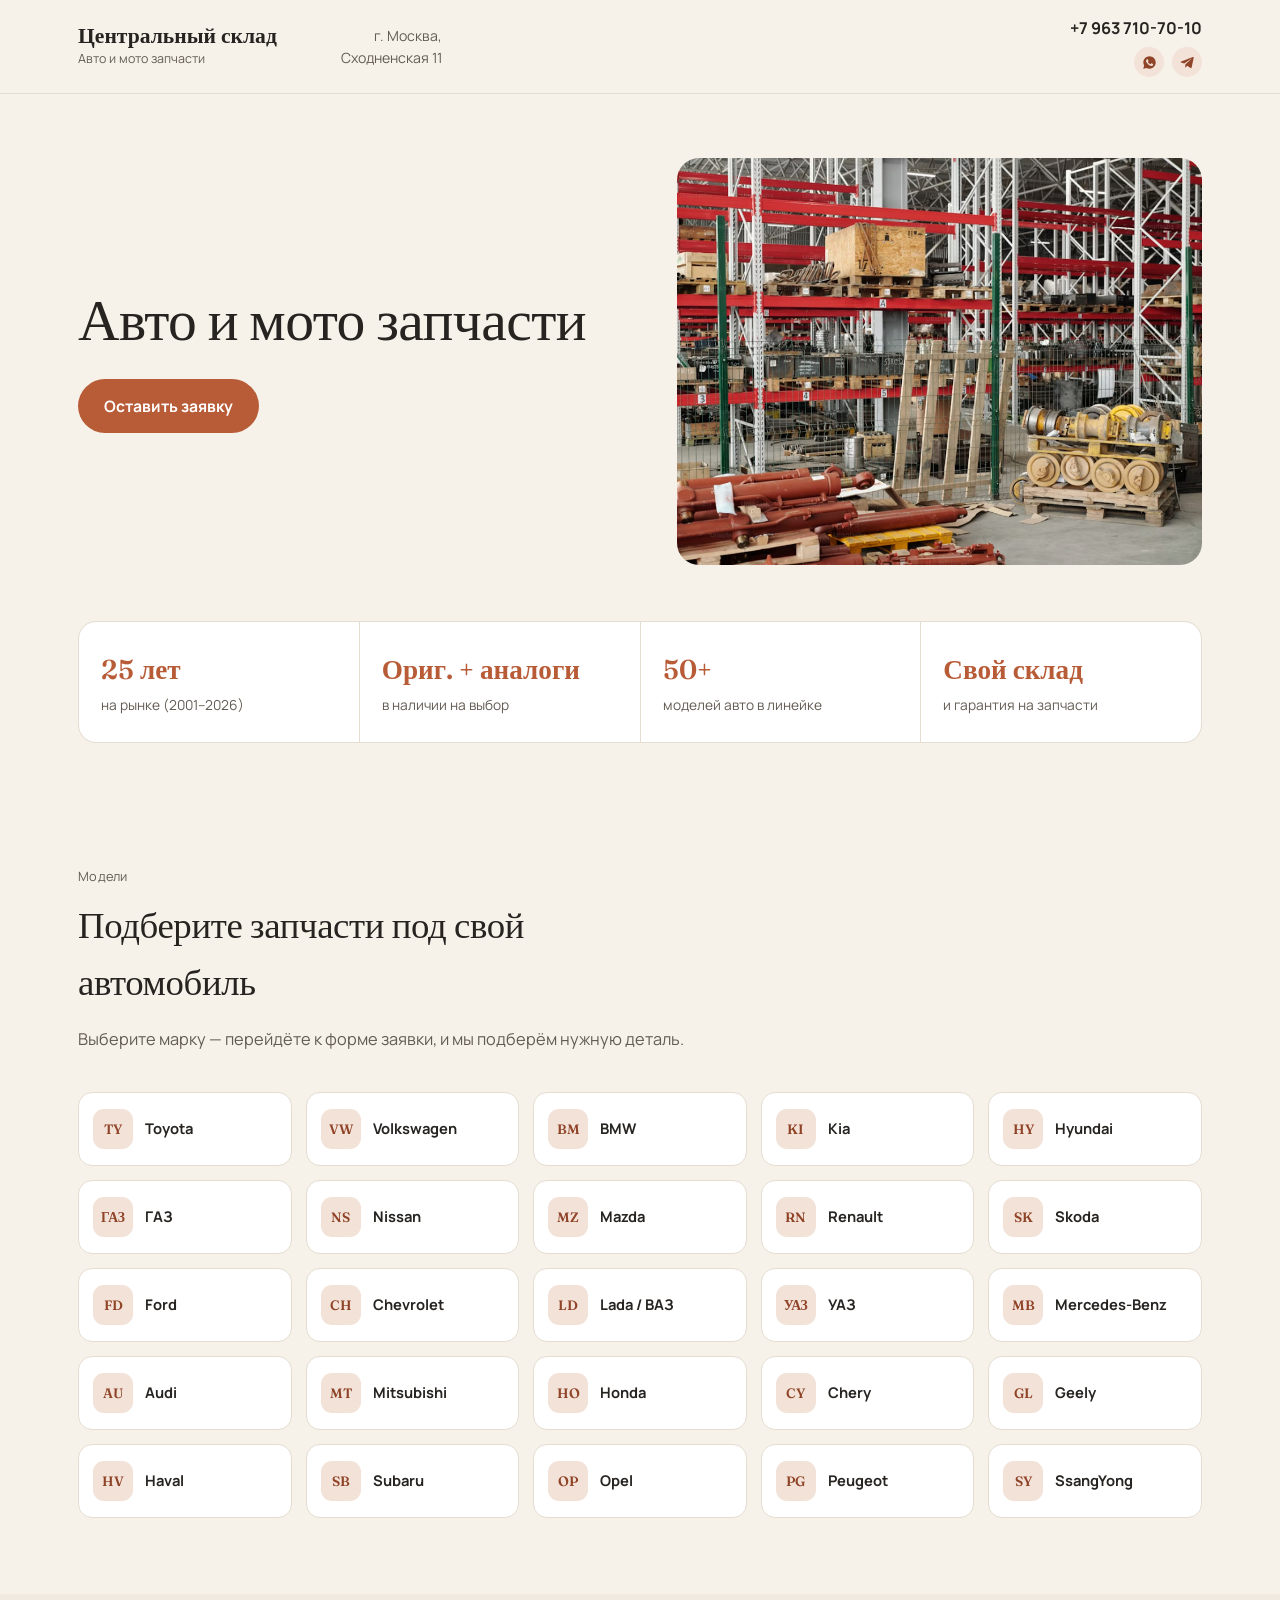
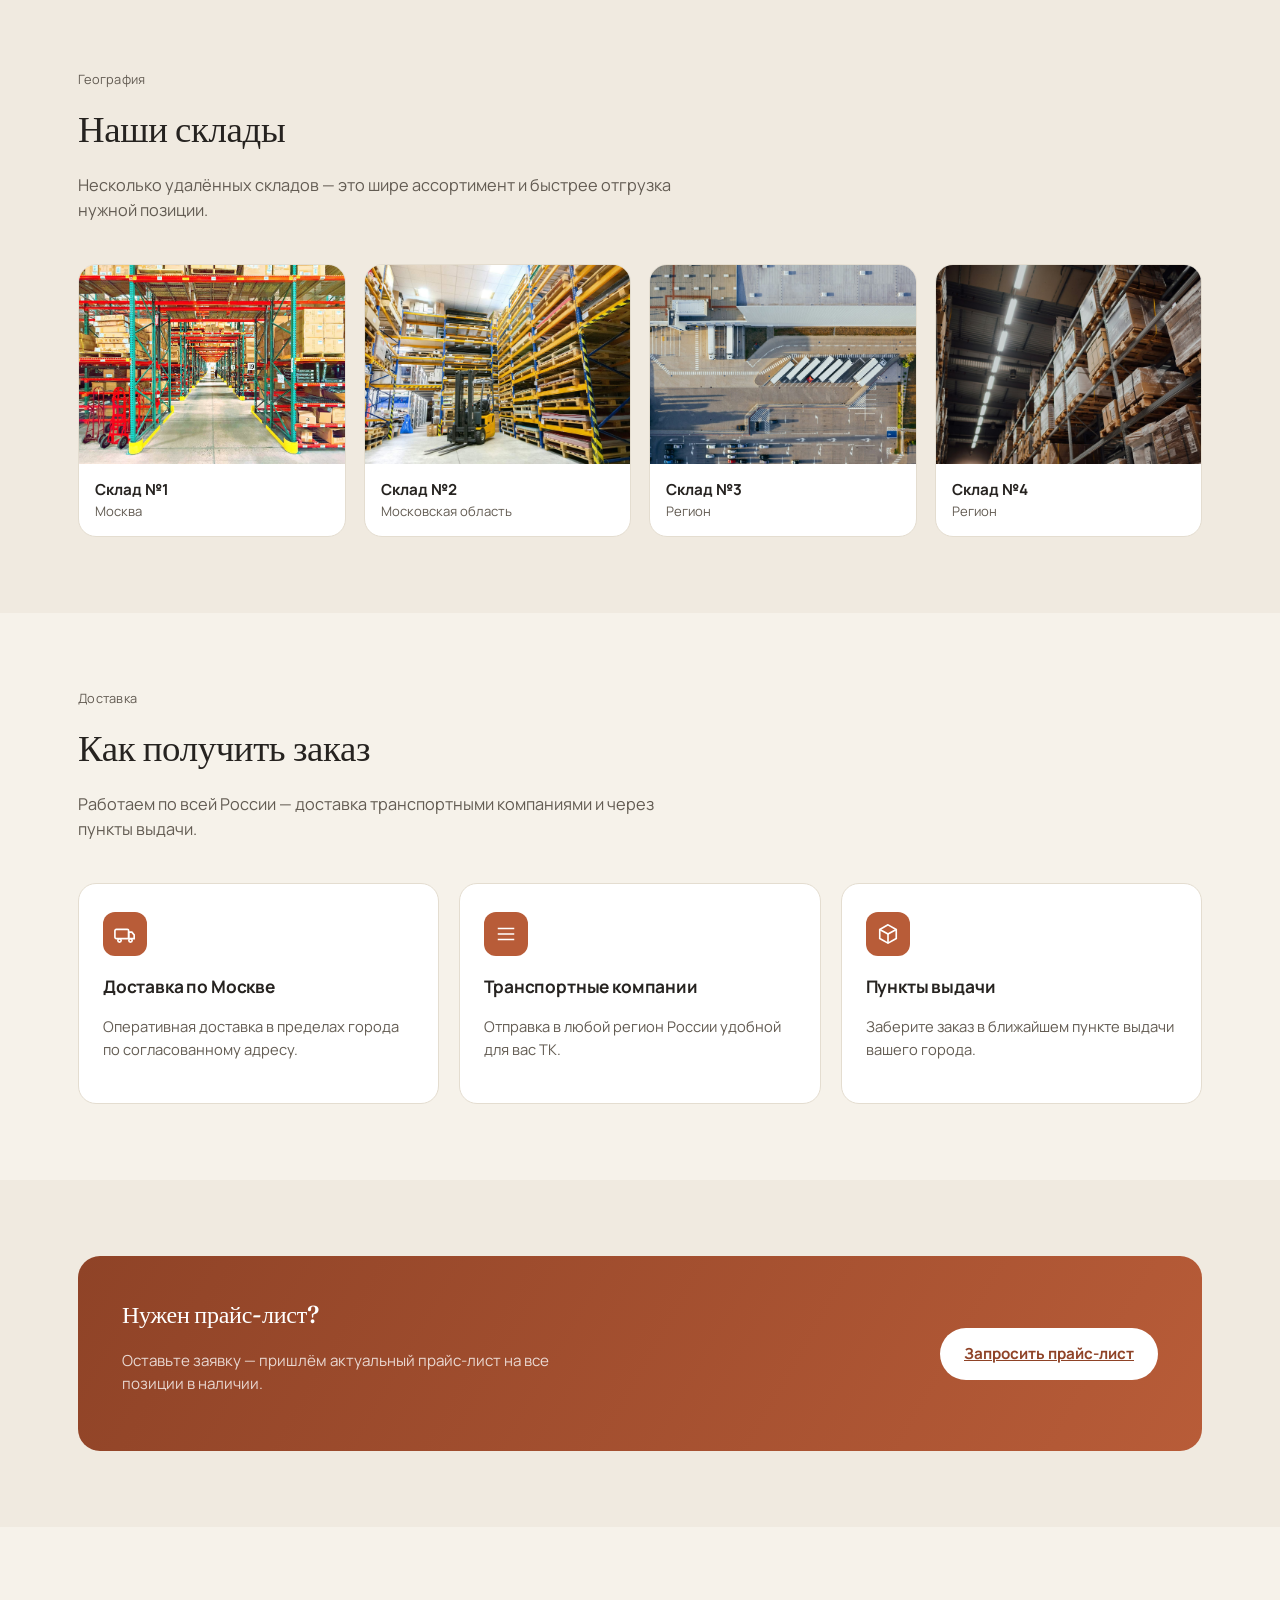
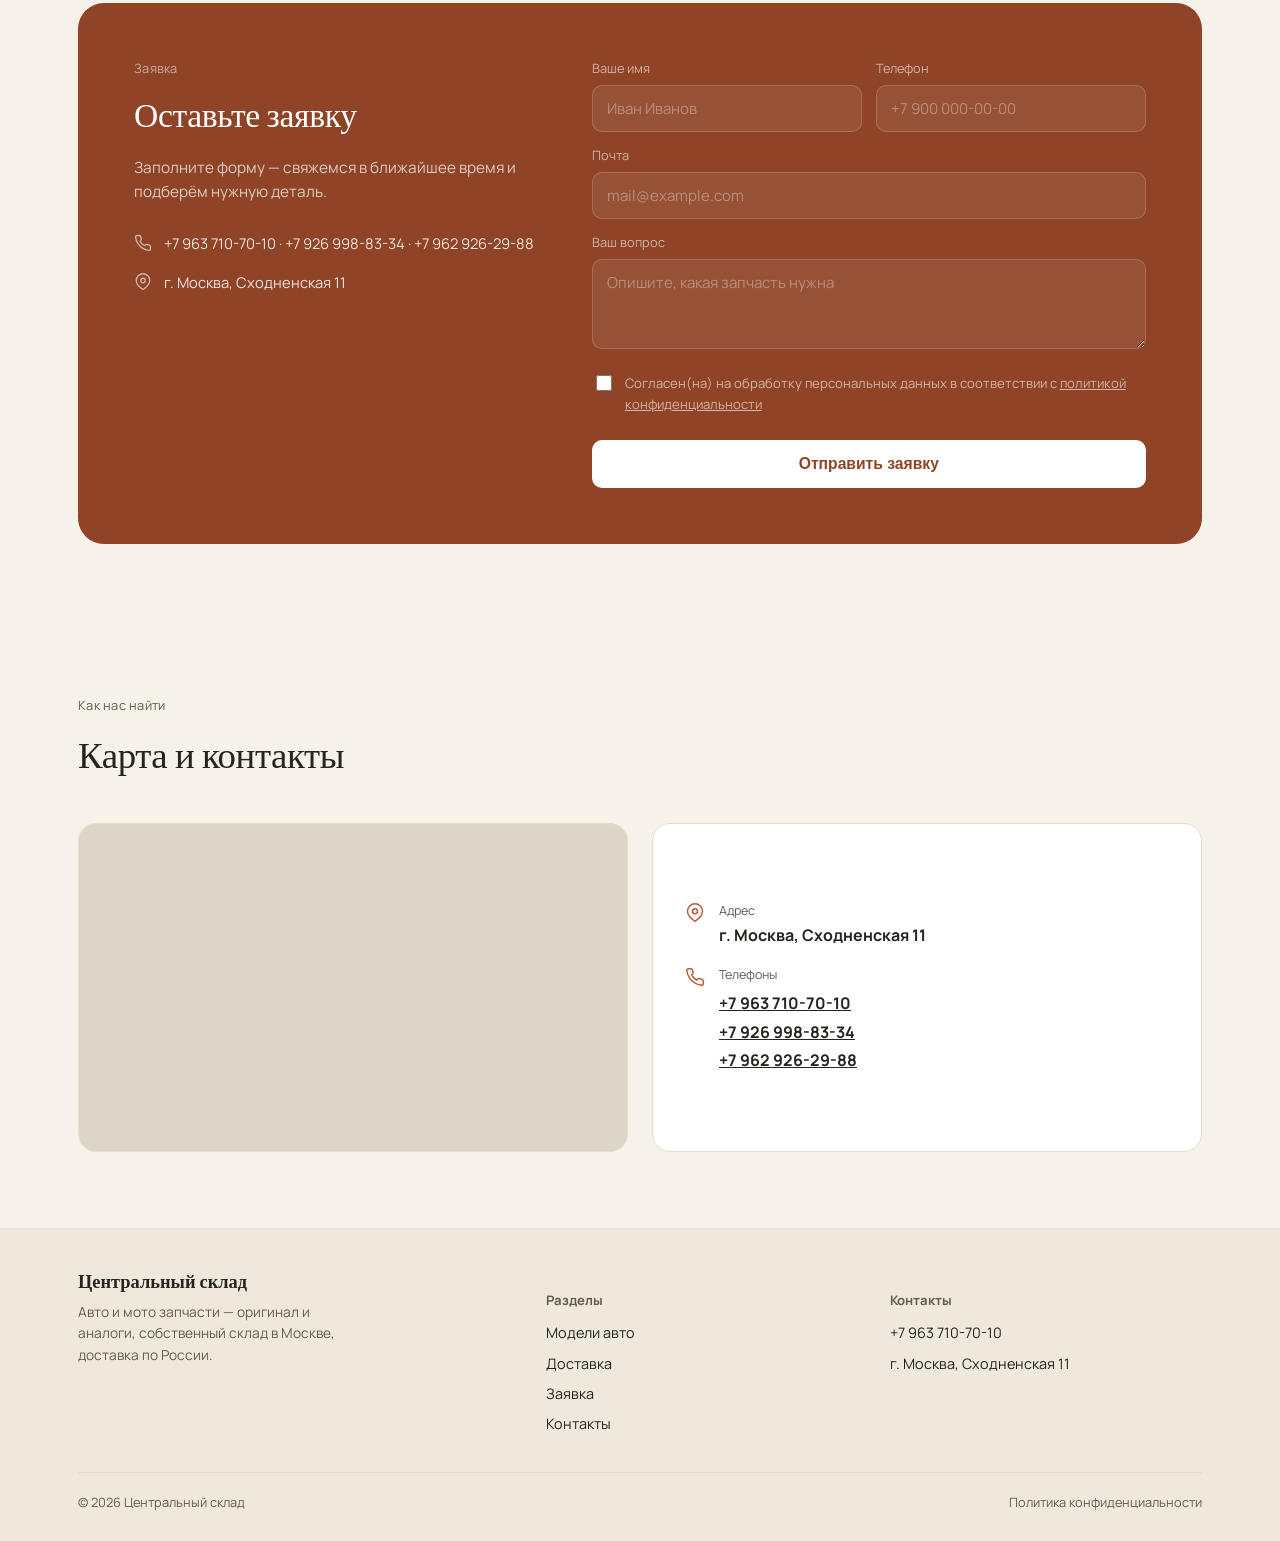
==== index.html @ 2e258cd0 "Initial commit: hqzap.ru production site Co-Authored-By: Claude Sonnet 5 <noreply@anthropic.com>" ====
<!DOCTYPE html>
<html lang="ru">
<head>
<meta charset="UTF-8">
<meta name="viewport" content="width=device-width, initial-scale=1, viewport-fit=cover">
<title>Центральный склад — Авто и мото запчасти</title>
<link rel="stylesheet" href="https://fonts.googleapis.com/css2?family=Fraunces:opsz,wght@9..144,400;9..144,500;9..144,600&family=Manrope:wght@400;500;600;700;800&display=swap">
<link rel="stylesheet" href="assets/css/styles.css">
</head>
<body>

<header>
  <div class="header-inner">
    <div class="brand">
      <div class="brand-name">Центральный склад</div>
      <div class="brand-sub">Авто и мото запчасти</div>
    </div>
    <div class="header-right">
      <div class="header-address">г. Москва,<br>Сходненская 11</div>
      <div class="header-contact">
        <a class="header-phone" href="tel:+79637107010">+7 963 710-70-10</a>
        <div class="social-icons">
          <a href="https://wa.me/79637107010" aria-label="WhatsApp" title="Написать в WhatsApp">
            <svg viewBox="0 0 24 24"><path d="M12.04 2C6.58 2 2.13 6.45 2.13 11.91c0 1.75.46 3.45 1.32 4.95L2 22l5.29-1.39c1.44.79 3.06 1.2 4.71 1.2h.01c5.46 0 9.91-4.45 9.91-9.9C21.92 6.45 17.5 2 12.04 2zm5.8 14.07c-.24.67-1.4 1.28-1.93 1.36-.49.08-1.11.11-1.79-.11-.41-.13-.94-.31-1.62-.6-2.85-1.23-4.71-4.1-4.85-4.29-.14-.19-1.16-1.54-1.16-2.94 0-1.4.73-2.08.99-2.37.26-.28.57-.35.76-.35.19 0 .38 0 .55.01.18.01.41-.07.64.49.24.57.81 1.98.88 2.12.07.14.12.31.02.5-.09.19-.14.31-.28.47-.14.16-.29.36-.42.48-.14.14-.28.29-.12.56.16.28.71 1.17 1.52 1.9 1.05.94 1.93 1.23 2.21 1.37.28.14.44.12.6-.07.17-.19.7-.82.89-1.1.19-.28.38-.23.63-.14.26.09 1.65.78 1.93.92.28.14.47.21.53.33.07.12.07.68-.17 1.35z"/></svg>
          </a>
          <a href="https://t.me/+79637107010" aria-label="Telegram" title="Написать в Telegram">
            <svg viewBox="0 0 24 24"><path d="M21.9 4.3 18.6 20c-.24 1.08-.9 1.34-1.82.83l-5.02-3.7-2.42 2.33c-.27.27-.5.5-1 .5l.36-5.1L18.2 6.5c.45-.4-.1-.62-.7-.22L6.7 13.4l-4.94-1.54c-1.07-.34-1.09-1.07.23-1.58L20.6 3.14c.9-.33 1.68.2 1.3 1.16z"/></svg>
          </a>
        </div>
      </div>
    </div>
  </div>
</header>

<main>

  <!-- HERO -->
  <section class="hero">
    <div class="wrap">
      <div class="hero-grid">
        <div>
          <h1>Авто и мото&nbsp;запчасти</h1>
          <a class="hero-cta" href="#contact">Оставить заявку</a>
        </div>
        <div class="hero-photo">
          <img src="assets/img/hero-parts.jpg" alt="Склад автозапчастей">
        </div>
      </div>

      <div class="trust">
        <div class="trust-item">
          <div class="trust-num">25 лет</div>
          <div class="trust-label">на рынке (2001–2026)</div>
        </div>
        <div class="trust-item">
          <div class="trust-num">Ориг. + аналоги</div>
          <div class="trust-label">в наличии на выбор</div>
        </div>
        <div class="trust-item">
          <div class="trust-num">50+</div>
          <div class="trust-label">моделей авто в линейке</div>
        </div>
        <div class="trust-item">
          <div class="trust-num">Свой склад</div>
          <div class="trust-label">и гарантия на запчасти</div>
        </div>
      </div>
    </div>
  </section>

  <!-- MODELS -->
  <section class="block" id="models">
    <div class="wrap">
      <div class="block-head">
        <div class="eyebrow">Модели</div>
        <h2>Подберите запчасти под свой автомобиль</h2>
        <p>Выберите марку — перейдёте к форме заявки, и мы подберём нужную деталь.</p>
      </div>
      <div class="models-grid">
        <a class="model-card" href="#contact"><div class="model-badge">TY</div><div class="model-name">Toyota</div></a>
        <a class="model-card" href="#contact"><div class="model-badge">VW</div><div class="model-name">Volkswagen</div></a>
        <a class="model-card" href="#contact"><div class="model-badge">BM</div><div class="model-name">BMW</div></a>
        <a class="model-card" href="#contact"><div class="model-badge">KI</div><div class="model-name">Kia</div></a>
        <a class="model-card" href="#contact"><div class="model-badge">HY</div><div class="model-name">Hyundai</div></a>
        <a class="model-card" href="#contact"><div class="model-badge">ГАЗ</div><div class="model-name">ГАЗ</div></a>
        <a class="model-card" href="#contact"><div class="model-badge">NS</div><div class="model-name">Nissan</div></a>
        <a class="model-card" href="#contact"><div class="model-badge">MZ</div><div class="model-name">Mazda</div></a>
        <a class="model-card" href="#contact"><div class="model-badge">RN</div><div class="model-name">Renault</div></a>
        <a class="model-card" href="#contact"><div class="model-badge">SK</div><div class="model-name">Skoda</div></a>
        <a class="model-card" href="#contact"><div class="model-badge">FD</div><div class="model-name">Ford</div></a>
        <a class="model-card" href="#contact"><div class="model-badge">CH</div><div class="model-name">Chevrolet</div></a>
        <a class="model-card" href="#contact"><div class="model-badge">LD</div><div class="model-name">Lada / ВАЗ</div></a>
        <a class="model-card" href="#contact"><div class="model-badge">УАЗ</div><div class="model-name">УАЗ</div></a>
        <a class="model-card" href="#contact"><div class="model-badge">MB</div><div class="model-name">Mercedes-Benz</div></a>
        <a class="model-card" href="#contact"><div class="model-badge">AU</div><div class="model-name">Audi</div></a>
        <a class="model-card" href="#contact"><div class="model-badge">MT</div><div class="model-name">Mitsubishi</div></a>
        <a class="model-card" href="#contact"><div class="model-badge">HO</div><div class="model-name">Honda</div></a>
        <a class="model-card" href="#contact"><div class="model-badge">CY</div><div class="model-name">Chery</div></a>
        <a class="model-card" href="#contact"><div class="model-badge">GL</div><div class="model-name">Geely</div></a>
        <a class="model-card" href="#contact"><div class="model-badge">HV</div><div class="model-name">Haval</div></a>
        <a class="model-card" href="#contact"><div class="model-badge">SB</div><div class="model-name">Subaru</div></a>
        <a class="model-card" href="#contact"><div class="model-badge">OP</div><div class="model-name">Opel</div></a>
        <a class="model-card" href="#contact"><div class="model-badge">PG</div><div class="model-name">Peugeot</div></a>
        <a class="model-card" href="#contact"><div class="model-badge">SY</div><div class="model-name">SsangYong</div></a>
      </div>
    </div>
  </section>

  <!-- WAREHOUSES -->
  <section class="block alt-bg">
    <div class="wrap">
      <div class="block-head">
        <div class="eyebrow">География</div>
        <h2>Наши склады</h2>
        <p>Несколько удалённых складов — это шире ассортимент и быстрее отгрузка нужной позиции.</p>
      </div>
      <div class="wh-grid">
        <div class="wh-card">
          <div class="wh-photo"><img src="assets/img/warehouse-1.jpg" alt="Склад 1"></div>
          <div class="wh-label"><div class="name">Склад №1</div><div class="city">Москва</div></div>
        </div>
        <div class="wh-card">
          <div class="wh-photo"><img src="assets/img/warehouse-2.jpg" alt="Склад 2"></div>
          <div class="wh-label"><div class="name">Склад №2</div><div class="city">Московская область</div></div>
        </div>
        <div class="wh-card">
          <div class="wh-photo"><img src="assets/img/warehouse-3.jpg" alt="Склад 3"></div>
          <div class="wh-label"><div class="name">Склад №3</div><div class="city">Регион</div></div>
        </div>
        <div class="wh-card">
          <div class="wh-photo"><img src="assets/img/warehouse-4.jpg" alt="Склад 4"></div>
          <div class="wh-label"><div class="name">Склад №4</div><div class="city">Регион</div></div>
        </div>
      </div>
    </div>
  </section>

  <!-- DELIVERY -->
  <section class="block" id="delivery">
    <div class="wrap">
      <div class="block-head">
        <div class="eyebrow">Доставка</div>
        <h2>Как получить заказ</h2>
        <p>Работаем по всей России — доставка транспортными компаниями и через пункты выдачи.</p>
      </div>
      <div class="delivery-grid">
        <div class="delivery-card">
          <div class="delivery-icon">
            <svg viewBox="0 0 24 24" stroke-width="1.8"><rect x="1" y="7" width="15" height="10" rx="1.5"/><path d="M16 10h3.5L22 13v4h-6z"/><circle cx="6" cy="19" r="1.8"/><circle cx="18" cy="19" r="1.8"/></svg>
          </div>
          <h3>Доставка по Москве</h3>
          <p>Оперативная доставка в пределах города по согласованному адресу.</p>
        </div>
        <div class="delivery-card">
          <div class="delivery-icon">
            <svg viewBox="0 0 24 24" stroke-width="1.8"><path d="M3 12h18M3 6h18M3 18h18"/></svg>
          </div>
          <h3>Транспортные компании</h3>
          <p>Отправка в любой регион России удобной для вас ТК.</p>
        </div>
        <div class="delivery-card">
          <div class="delivery-icon">
            <svg viewBox="0 0 24 24" stroke-width="1.8"><path d="M12 2 3 7v10l9 5 9-5V7z"/><path d="M3 7l9 5 9-5"/><path d="M12 12v10"/></svg>
          </div>
          <h3>Пункты выдачи</h3>
          <p>Заберите заказ в ближайшем пункте выдачи вашего города.</p>
        </div>
      </div>
    </div>
  </section>

  <!-- PRICE REQUEST BANNER -->
  <section class="block alt-bg">
    <div class="wrap">
      <div class="price-banner">
        <div>
          <h3>Нужен прайс-лист?</h3>
          <p>Оставьте заявку — пришлём актуальный прайс-лист на все позиции в наличии.</p>
        </div>
        <a class="price-cta" href="#contact">Запросить прайс-лист</a>
      </div>
    </div>
  </section>

  <!-- CONTACT FORM -->
  <section class="block" id="contact">
    <div class="wrap">
      <div class="contact-shell">
        <div class="contact-info">
          <div class="eyebrow">Заявка</div>
          <h2>Оставьте заявку</h2>
          <p>Заполните форму — свяжемся в ближайшее время и подберём нужную деталь.</p>
          <div class="contact-detail">
            <svg viewBox="0 0 24 24" stroke-width="1.8"><path d="M22 16.9v3a2 2 0 0 1-2.2 2 19.8 19.8 0 0 1-8.6-3.1 19.5 19.5 0 0 1-6-6 19.8 19.8 0 0 1-3.1-8.6A2 2 0 0 1 4.1 2h3a2 2 0 0 1 2 1.7c.1.9.3 1.8.6 2.7a2 2 0 0 1-.5 2.1L8 9.7a16 16 0 0 0 6 6l1.2-1.2a2 2 0 0 1 2.1-.5c.9.3 1.8.5 2.7.6a2 2 0 0 1 1.7 2z"/></svg>
            <div>+7 963 710-70-10 · +7 926 998-83-34 · +7 962 926-29-88</div>
          </div>
          <div class="contact-detail">
            <svg viewBox="0 0 24 24" stroke-width="1.8"><path d="M21 10c0 6-9 12-9 12s-9-6-9-12a9 9 0 0 1 18 0z"/><circle cx="12" cy="10" r="3"/></svg>
            <div>г. Москва, Сходненская 11</div>
          </div>
        </div>
        <form>
          <div class="form-row">
            <div>
              <label for="f-name">Ваше имя</label>
              <input id="f-name" type="text" placeholder="Иван Иванов" required>
            </div>
            <div>
              <label for="f-phone">Телефон</label>
              <input id="f-phone" type="tel" placeholder="+7 900 000-00-00" required>
            </div>
          </div>
          <div>
            <label for="f-mail">Почта</label>
            <input id="f-mail" type="email" placeholder="mail@example.com" required>
          </div>
          <div>
            <label for="f-question">Ваш вопрос</label>
            <textarea id="f-question" placeholder="Опишите, какая запчасть нужна" required></textarea>
          </div>
          <label class="checkbox-row">
            <input type="checkbox" required>
            <span>Согласен(на) на обработку персональных данных в соответствии с <a href="#" class="link-underline">политикой конфиденциальности</a></span>
          </label>
          <button class="submit-btn" type="submit">Отправить заявку</button>
        </form>
      </div>
    </div>
  </section>

  <!-- MAP -->
  <section class="block" id="map">
    <div class="wrap">
      <div class="block-head">
        <div class="eyebrow">Как нас найти</div>
        <h2>Карта и контакты</h2>
      </div>
      <div class="map-grid">
        <div class="map-frame">
          <iframe src="https://yandex.ru/map-widget/v1/?text=Москва%2C%20Сходненская%2011" allowfullscreen></iframe>
        </div>
        <div class="map-info">
          <div class="row">
            <svg viewBox="0 0 24 24" stroke-width="1.8"><path d="M21 10c0 6-9 12-9 12s-9-6-9-12a9 9 0 0 1 18 0z"/><circle cx="12" cy="10" r="3"/></svg>
            <div><div class="label">Адрес</div><div class="value">г. Москва, Сходненская 11</div></div>
          </div>
          <div class="row">
            <svg viewBox="0 0 24 24" stroke-width="1.8"><path d="M22 16.9v3a2 2 0 0 1-2.2 2 19.8 19.8 0 0 1-8.6-3.1 19.5 19.5 0 0 1-6-6 19.8 19.8 0 0 1-3.1-8.6A2 2 0 0 1 4.1 2h3a2 2 0 0 1 2 1.7c.1.9.3 1.8.6 2.7a2 2 0 0 1-.5 2.1L8 9.7a16 16 0 0 0 6 6l1.2-1.2a2 2 0 0 1 2.1-.5c.9.3 1.8.5 2.7.6a2 2 0 0 1 1.7 2z"/></svg>
            <div class="phones">
              <div class="label">Телефоны</div>
              <a class="value" href="tel:+79637107010">+7 963 710-70-10</a>
              <a class="value" href="tel:+79269988334">+7 926 998-83-34</a>
              <a class="value" href="tel:+79629262988">+7 962 926-29-88</a>
            </div>
          </div>
        </div>
      </div>
    </div>
  </section>

</main>

<footer>
  <div class="wrap">
    <div class="footer-grid">
      <div class="footer-brand">
        <div class="brand-name">Центральный склад</div>
        <p>Авто и мото запчасти — оригинал и аналоги, собственный склад в Москве, доставка по России.</p>
      </div>
      <div class="footer-col">
        <h4>Разделы</h4>
        <a href="#models">Модели авто</a>
        <a href="#delivery">Доставка</a>
        <a href="#contact">Заявка</a>
        <a href="#map">Контакты</a>
      </div>
      <div class="footer-col">
        <h4>Контакты</h4>
        <a href="tel:+79637107010">+7 963 710-70-10</a>
        <a href="#">г. Москва, Сходненская 11</a>
      </div>
    </div>
    <div class="footer-bottom">
      <div>© 2026 Центральный склад</div>
      <div>Политика конфиденциальности</div>
    </div>
  </div>
</footer>

<script src="assets/js/script.js" defer></script>
</body>
</html>
---- assets/css/styles.css ----
:root {
  --bg: #F6F2EA;
  --bg-card: #FFFFFF;
  --ink: #262320;
  --ink-soft: #635C53;
  --accent: #B85C38;       /* терракотовый */
  --accent-deep: #8F4327;
  --accent-soft: #F3E2D8;
  --terracotta: #C1663D;   /* тёплый вторичный акцент для тегов/деталей */
  --line: #E4DDD0;
  --card-radius: 18px;
  --wrap: 1180px;
  font-size: 16px;
}

* { box-sizing: border-box; }
html { scroll-behavior: smooth; scroll-padding-top: 90px; }
body {
  margin: 0;
  background: var(--bg);
  color: var(--ink);
  font-family: 'Manrope', system-ui, sans-serif;
  line-height: 1.55;
  -webkit-font-smoothing: antialiased;
}
img { max-width: 100%; display: block; }

h1, h2, h3 {
  font-family: 'Fraunces', Georgia, serif;
  font-weight: 500;
  color: var(--ink);
  margin: 0;
  letter-spacing: -0.01em;
}

.wrap {
  max-width: var(--wrap);
  margin: 0 auto;
  padding: 0 28px;
}

a { color: inherit; }

.eyebrow {
  font-size: 0.8rem;
  color: var(--ink-soft);
  letter-spacing: 0.02em;
  margin-bottom: 10px;
}

.link-underline { text-decoration: underline; }

/* ---------- HEADER ---------- */
header {
  position: sticky;
  top: 0;
  z-index: 50;
  background: rgba(246,242,234,0.92);
  backdrop-filter: blur(6px);
  border-bottom: 1px solid var(--line);
}
.header-inner {
  max-width: var(--wrap);
  margin: 0 auto;
  display: flex;
  align-items: center;
  justify-content: space-between;
  gap: 24px;
  padding: 16px 28px;
}
.brand {
  display: flex;
  flex-direction: column;
  gap: 2px;
}
.brand-name {
  font-family: 'Fraunces', serif;
  font-size: 1.35rem;
  font-weight: 600;
  color: var(--ink);
  line-height: 1;
}
.brand-sub {
  font-size: 0.78rem;
  color: var(--ink-soft);
}
.header-right {
  display: flex;
  align-items: center;
  gap: 48px;
  flex-wrap: wrap;
  flex: 1;
  justify-content: flex-end;
}
.header-address {
  font-size: 0.88rem;
  color: var(--ink-soft);
  text-align: right;
  margin-right: auto;
  padding-left: 40px;
}
.header-contact {
  display: flex;
  flex-direction: column;
  align-items: flex-end;
  gap: 6px;
}
.header-phone {
  font-weight: 700;
  font-size: 1.02rem;
  color: var(--ink);
  text-decoration: none;
  white-space: nowrap;
}
.social-icons {
  display: flex;
  gap: 8px;
}
.social-icons a {
  width: 30px; height: 30px;
  border-radius: 50%;
  background: var(--accent-soft);
  display: flex; align-items: center; justify-content: center;
  text-decoration: none;
  transition: background .15s ease;
}
.social-icons a:hover { background: var(--accent); }
.social-icons a:hover svg { fill: #fff; }
.social-icons svg { width: 15px; height: 15px; fill: var(--accent-deep); }

@media (max-width: 720px) {
  .header-inner { flex-direction: column; align-items: flex-start; gap: 10px; }
  .header-right { width: 100%; justify-content: space-between; align-items: flex-end; }
  .header-address { text-align: left; }
}

/* ---------- HERO ---------- */
.hero {
  padding: 64px 0 48px;
}
.hero-grid {
  display: grid;
  grid-template-columns: 1.05fr 1fr;
  gap: 48px;
  align-items: center;
}
.hero h1 {
  font-size: clamp(2.4rem, 4.6vw, 3.6rem);
  line-height: 1.05;
}
.hero-cta {
  margin-top: 28px;
  display: inline-flex;
  align-items: center;
  gap: 10px;
  background: var(--accent);
  color: #fff;
  border: none;
  padding: 15px 26px;
  border-radius: 999px;
  font-family: 'Manrope', sans-serif;
  font-weight: 700;
  font-size: 0.98rem;
  cursor: pointer;
  text-decoration: none;
  transition: background .15s ease, transform .15s ease;
}
.hero-cta:hover { background: var(--accent-deep); transform: translateY(-1px); }

.hero-photo {
  border-radius: 22px;
  overflow: hidden;
  aspect-ratio: 4/3.1;
  background: #ddd6c8;
}
.hero-photo img { width: 100%; height: 100%; object-fit: cover; }

@media (max-width: 860px) {
  .hero-grid { grid-template-columns: 1fr; }
  .hero-photo { order: -1; aspect-ratio: 16/10; }
}

/* ---------- TRUST STRIP ---------- */
.trust {
  margin-top: 56px;
  display: grid;
  grid-template-columns: repeat(4, 1fr);
  gap: 1px;
  background: var(--line);
  border: 1px solid var(--line);
  border-radius: var(--card-radius);
  overflow: hidden;
}
.trust-item {
  background: var(--bg-card);
  padding: 26px 22px;
}
.trust-num {
  font-family: 'Fraunces', serif;
  font-size: 1.7rem;
  font-weight: 600;
  color: var(--accent);
  margin-bottom: 4px;
}
.trust-label {
  font-size: 0.86rem;
  color: var(--ink-soft);
}
@media (max-width: 720px) {
  .trust { grid-template-columns: repeat(2, 1fr); }
}

/* ---------- SECTION shell ---------- */
section.block { padding: 76px 0; }
.block-head { max-width: 620px; margin-bottom: 40px; }
.block-head h2 { font-size: clamp(1.7rem, 3vw, 2.3rem); margin-bottom: 12px; }
.block-head p { color: var(--ink-soft); font-size: 1.02rem; }

.alt-bg { background: #F0EAE0; }

/* ---------- MODELS ---------- */
.models-grid {
  display: grid;
  grid-template-columns: repeat(5, 1fr);
  gap: 14px;
}
.model-card {
  background: var(--bg-card);
  border-radius: 14px;
  border: 1px solid var(--line);
  padding: 16px 14px;
  text-decoration: none;
  display: flex;
  align-items: center;
  gap: 12px;
  transition: border-color .15s ease, transform .15s ease, box-shadow .15s ease;
}
.model-card:hover { border-color: var(--accent); transform: translateY(-2px); box-shadow: 0 6px 16px rgba(0,0,0,0.06); }
.model-badge {
  width: 40px; height: 40px;
  border-radius: 11px;
  background: var(--accent-soft);
  display: flex; align-items: center; justify-content: center;
  font-family: 'Fraunces', serif;
  font-weight: 600;
  font-size: 0.85rem;
  color: var(--accent-deep);
  flex-shrink: 0;
}
.model-name { font-weight: 700; font-size: 0.92rem; line-height: 1.2; }

@media (max-width: 1000px) {
  .models-grid { grid-template-columns: repeat(4, 1fr); }
}
@media (max-width: 780px) {
  .models-grid { grid-template-columns: repeat(3, 1fr); }
}
@media (max-width: 560px) {
  .models-grid { grid-template-columns: repeat(2, 1fr); }
}

/* ---------- WAREHOUSES ---------- */
.wh-grid {
  display: grid;
  grid-template-columns: repeat(4, 1fr);
  gap: 18px;
}
.wh-card {
  border-radius: var(--card-radius);
  overflow: hidden;
  background: var(--bg-card);
  border: 1px solid var(--line);
}
.wh-photo { aspect-ratio: 4/3; overflow: hidden; background: #ddd6c8; }
.wh-photo img { width: 100%; height: 100%; object-fit: cover; }
.wh-label { padding: 14px 16px; }
.wh-label .name { font-weight: 700; font-size: 0.95rem; }
.wh-label .city { font-size: 0.82rem; color: var(--ink-soft); }

@media (max-width: 860px) { .wh-grid { grid-template-columns: repeat(2, 1fr); } }

/* ---------- DELIVERY ---------- */
.delivery-grid {
  display: grid;
  grid-template-columns: repeat(3, 1fr);
  gap: 20px;
}
.delivery-card {
  background: var(--bg-card);
  border-radius: var(--card-radius);
  border: 1px solid var(--line);
  padding: 28px 24px;
}
.delivery-icon {
  width: 44px; height: 44px;
  border-radius: 12px;
  background: var(--accent);
  display: flex; align-items: center; justify-content: center;
  margin-bottom: 18px;
}
.delivery-icon svg { width: 22px; height: 22px; stroke: #fff; fill: none; }
.delivery-card h3 { font-size: 1.08rem; margin-bottom: 8px; font-weight: 700; font-family: 'Manrope', sans-serif; }
.delivery-card p { font-size: 0.92rem; color: var(--ink-soft); }

@media (max-width: 860px) { .delivery-grid { grid-template-columns: 1fr; } }

/* ---------- PRICE BANNER ---------- */
.price-banner {
  background: linear-gradient(120deg, var(--accent-deep), var(--accent));
  border-radius: 22px;
  padding: 40px 44px;
  display: flex;
  align-items: center;
  justify-content: space-between;
  gap: 24px;
  color: #fff;
  flex-wrap: wrap;
}
.price-banner h3 {
  font-size: 1.5rem;
  color: #fff;
  margin-bottom: 6px;
}
.price-banner p { color: rgba(255,255,255,0.78); max-width: 440px; font-size: 0.95rem; }
.price-cta {
  background: #fff;
  color: var(--accent-deep);
  border: none;
  padding: 14px 24px;
  border-radius: 999px;
  font-weight: 700;
  font-size: 0.95rem;
  cursor: pointer;
  white-space: nowrap;
}

/* ---------- CONTACT FORM ---------- */
.contact-shell {
  background: var(--accent-deep);
  border-radius: 26px;
  padding: 56px;
  display: grid;
  grid-template-columns: 0.85fr 1.15fr;
  gap: 48px;
  color: #fff;
}
.contact-info .eyebrow { color: rgba(255,255,255,0.55); }
.contact-info h2 { color: #fff; font-size: clamp(1.6rem, 2.8vw, 2.1rem); margin-bottom: 14px; }
.contact-info p { color: rgba(255,255,255,0.72); margin-bottom: 28px; font-size: 0.96rem; }
.contact-detail {
  display: flex;
  gap: 12px;
  align-items: flex-start;
  margin-bottom: 16px;
  font-size: 0.92rem;
  color: rgba(255,255,255,0.85);
}
.contact-detail svg { width: 18px; height: 18px; flex-shrink: 0; margin-top: 2px; stroke: rgba(255,255,255,0.6); fill: none; }

form { display: grid; gap: 14px; }
.form-row { display: grid; grid-template-columns: 1fr 1fr; gap: 14px; }
label { font-size: 0.8rem; color: rgba(255,255,255,0.6); display: block; margin-bottom: 6px; }
input, textarea {
  width: 100%;
  background: rgba(255,255,255,0.08);
  border: 1px solid rgba(255,255,255,0.18);
  border-radius: 10px;
  padding: 12px 14px;
  color: #fff;
  font-family: 'Manrope', sans-serif;
  font-size: 0.94rem;
}
input::placeholder, textarea::placeholder { color: rgba(255,255,255,0.35); }
input:focus, textarea:focus { outline: 2px solid rgba(255,255,255,0.5); outline-offset: 1px; }
textarea { min-height: 90px; resize: vertical; }

.checkbox-row {
  display: flex;
  align-items: flex-start;
  gap: 10px;
  font-size: 0.82rem;
  color: rgba(255,255,255,0.6);
  margin-top: 4px;
}
.checkbox-row input { width: 16px; height: 16px; margin-top: 2px; flex-shrink: 0; }

.submit-btn {
  margin-top: 6px;
  background: #fff;
  color: var(--accent-deep);
  border: none;
  padding: 15px;
  border-radius: 10px;
  font-weight: 700;
  font-size: 0.98rem;
  cursor: pointer;
}

@media (max-width: 860px) {
  .contact-shell { grid-template-columns: 1fr; padding: 32px 24px; }
  .form-row { grid-template-columns: 1fr; }
}

/* ---------- MAP ---------- */
.map-grid {
  display: grid;
  grid-template-columns: 1fr 1fr;
  gap: 24px;
  align-items: stretch;
}
.map-frame {
  border-radius: var(--card-radius);
  overflow: hidden;
  border: 1px solid var(--line);
  min-height: 320px;
  background: #ddd6c8;
  position: relative;
}
.map-frame iframe { width: 100%; height: 100%; min-height: 320px; border: 0; }
.map-info {
  background: var(--bg-card);
  border-radius: var(--card-radius);
  border: 1px solid var(--line);
  padding: 32px;
  display: flex;
  flex-direction: column;
  justify-content: center;
  gap: 18px;
}
.map-info .row { display: flex; gap: 14px; align-items: flex-start; }
.map-info .row svg { width: 20px; height: 20px; stroke: var(--accent); fill: none; flex-shrink: 0; margin-top: 2px; }
.map-info .row .label { font-size: 0.78rem; color: var(--ink-soft); margin-bottom: 2px; }
.map-info .row .value { font-weight: 700; }
.map-info .phones { display: flex; flex-direction: column; gap: 4px; }

@media (max-width: 860px) { .map-grid { grid-template-columns: 1fr; } }

/* ---------- FOOTER ---------- */
footer {
  background: #EFE9DD;
  border-top: 1px solid var(--line);
  padding: 44px 0 28px;
}
.footer-grid {
  display: grid;
  grid-template-columns: 1.4fr 1fr 1fr;
  gap: 32px;
  padding-bottom: 28px;
}
.footer-brand .brand-name { font-size: 1.15rem; }
.footer-brand p { color: var(--ink-soft); font-size: 0.86rem; margin-top: 10px; max-width: 280px; }
.footer-col h4 { font-size: 0.82rem; color: var(--ink-soft); margin-bottom: 12px; font-weight: 700; }
.footer-col a { display: block; font-size: 0.9rem; color: var(--ink); text-decoration: none; margin-bottom: 8px; }
.footer-bottom {
  border-top: 1px solid var(--line);
  padding-top: 20px;
  font-size: 0.8rem;
  color: var(--ink-soft);
  display: flex;
  justify-content: space-between;
  flex-wrap: wrap;
  gap: 10px;
}
@media (max-width: 720px) { .footer-grid { grid-template-columns: 1fr; } }
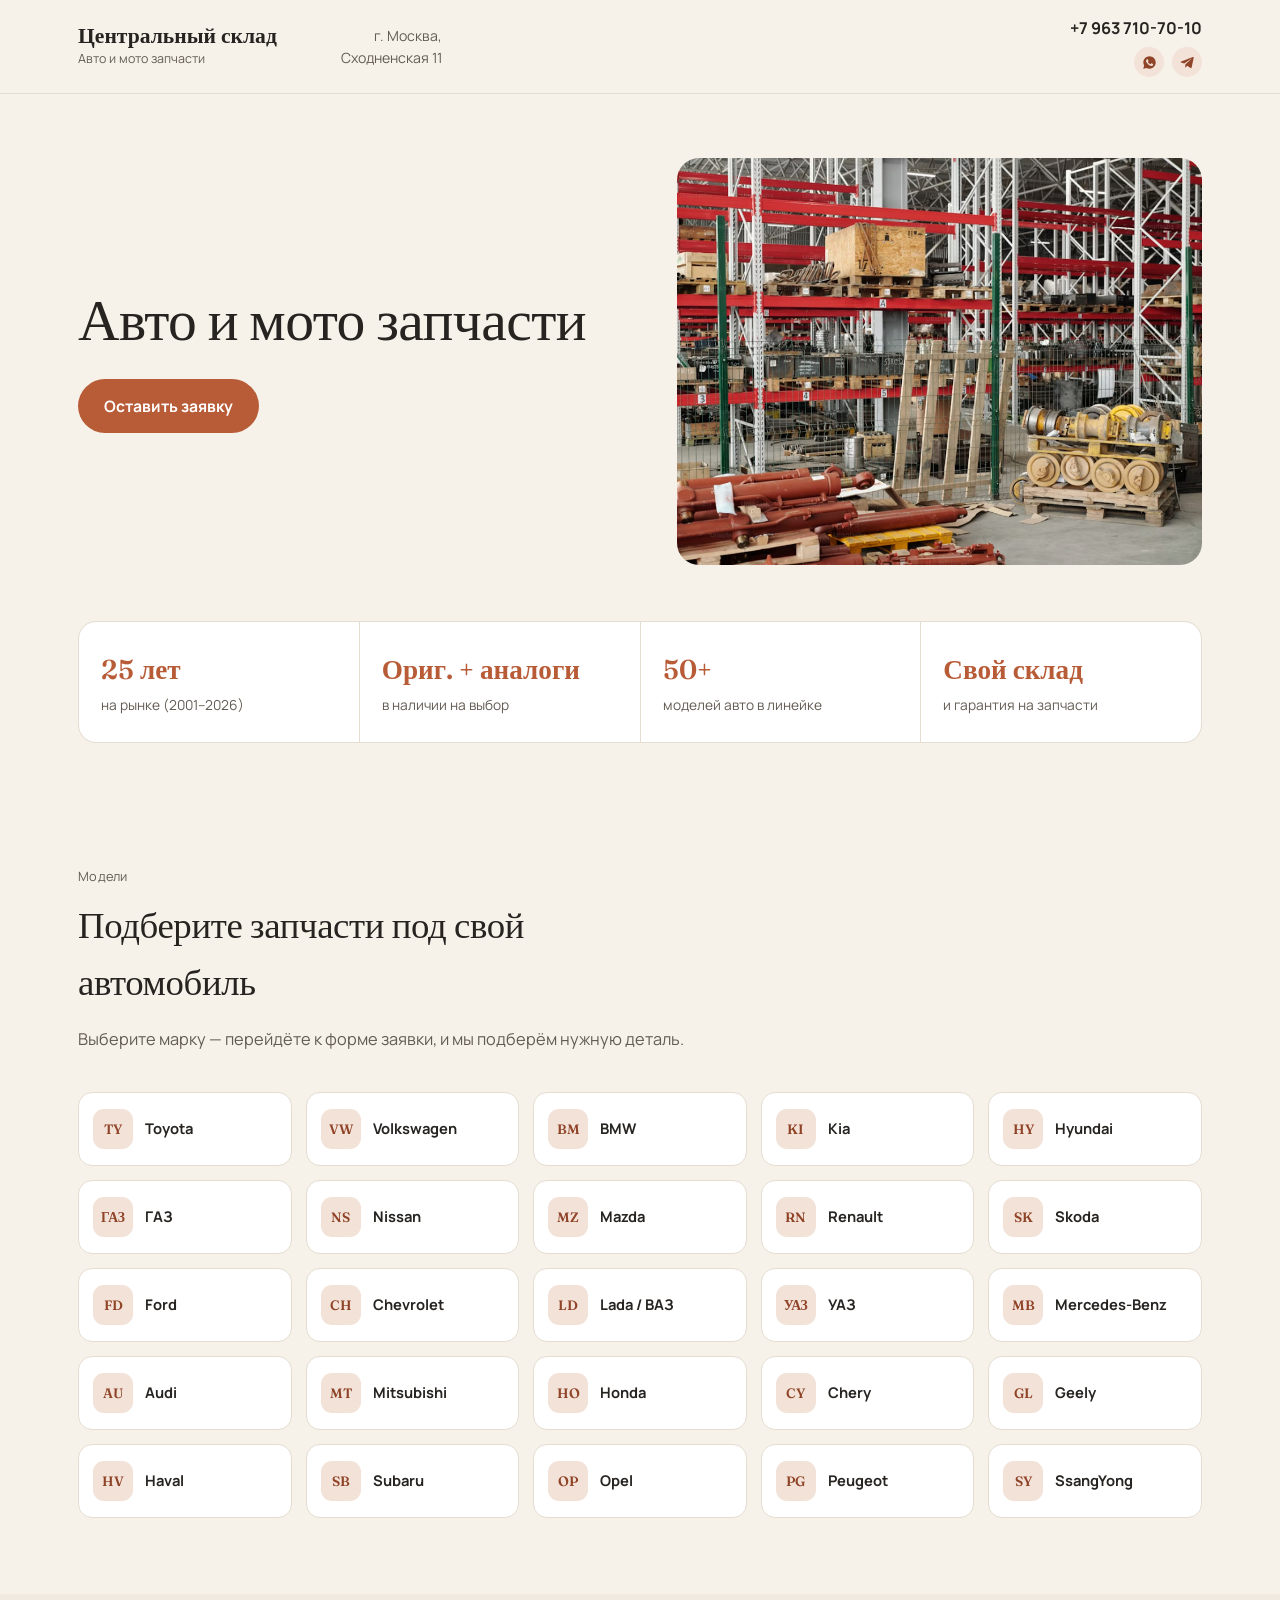
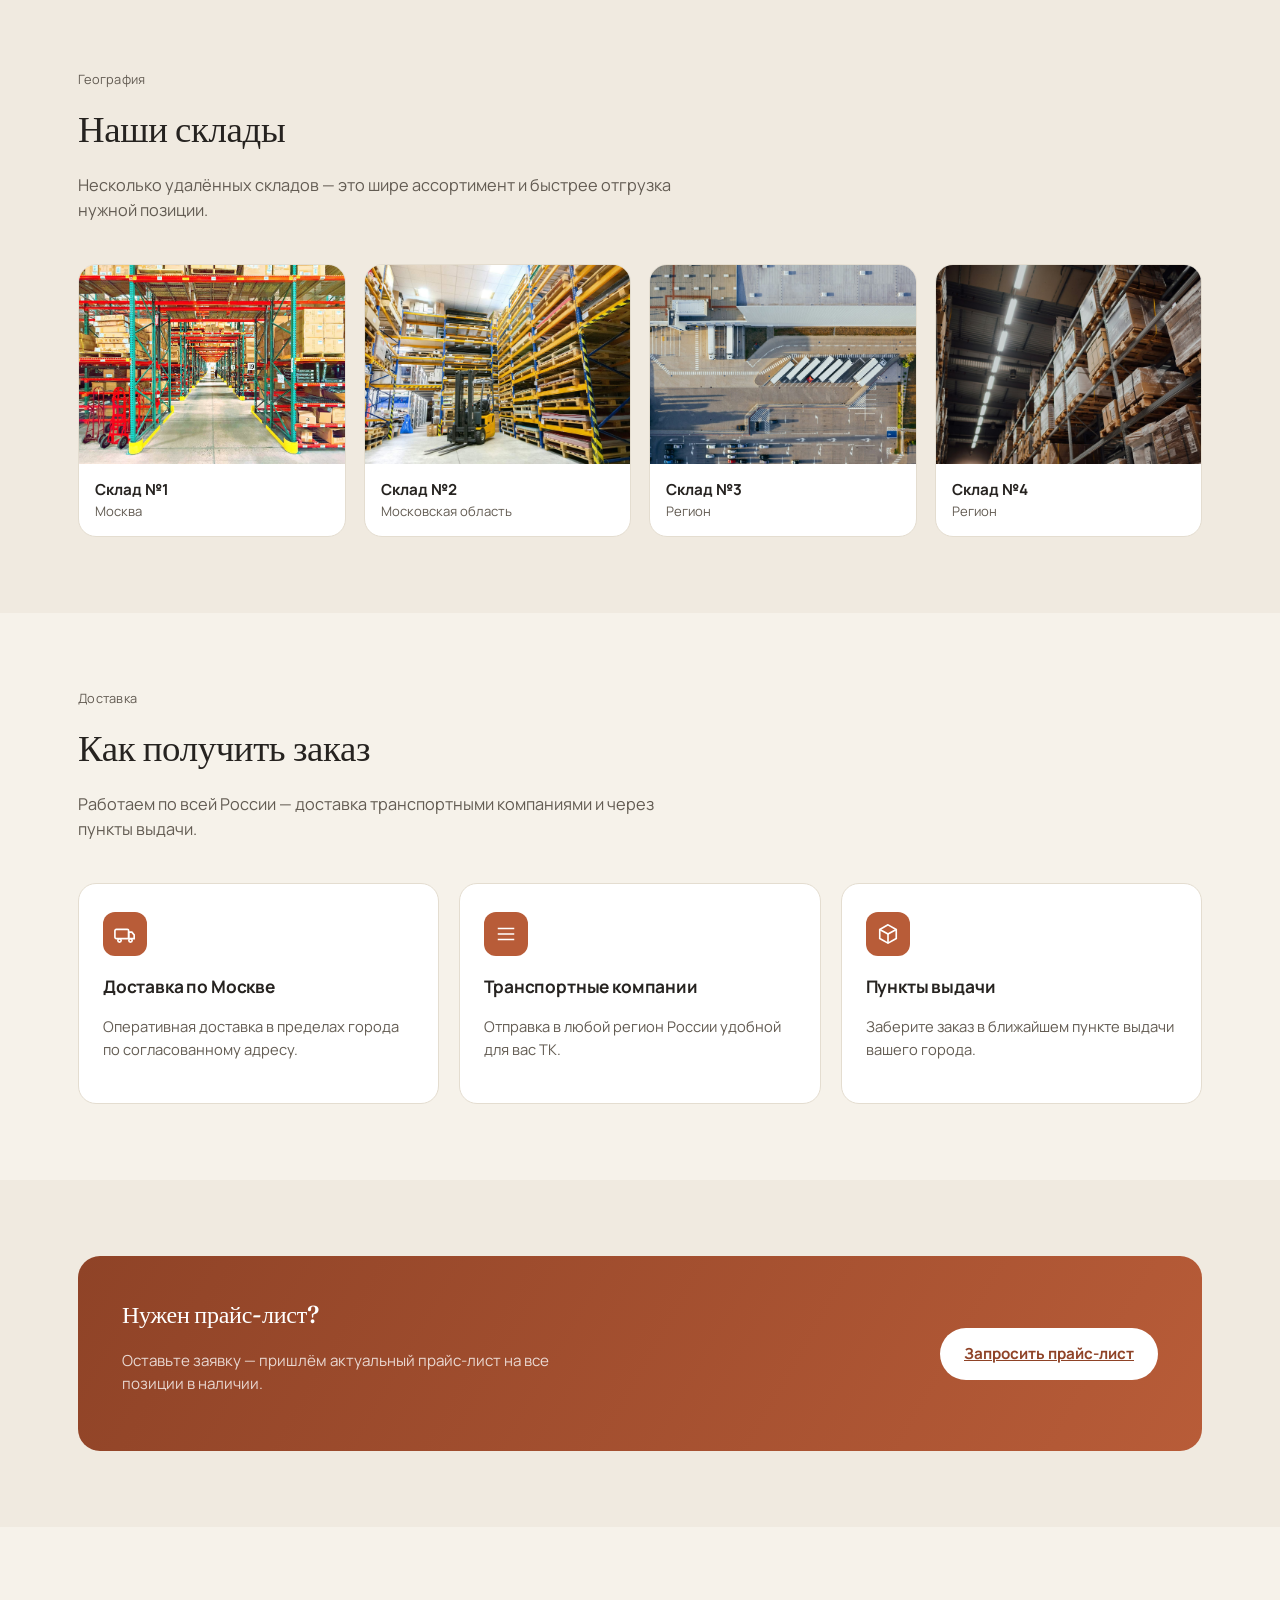
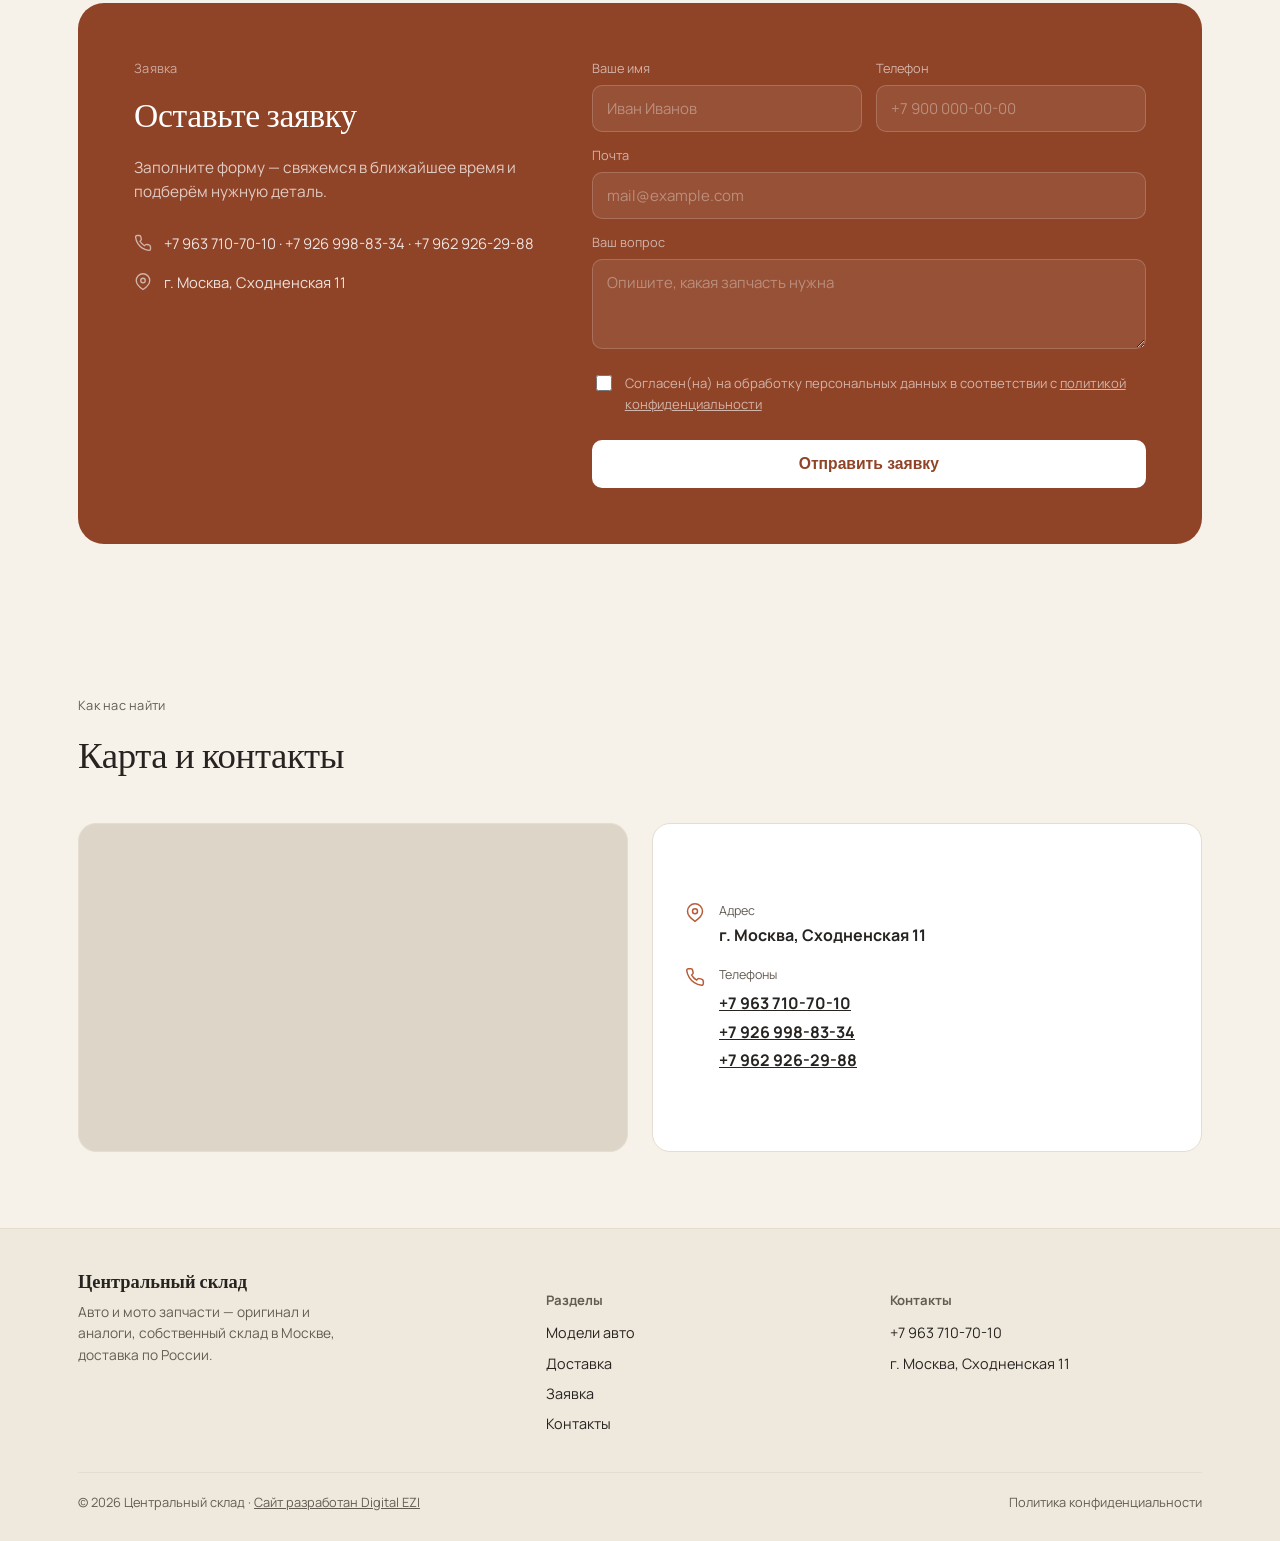
==== commit 4bdb9fc5: "Добавить ссылку на разработчика в футер Co-Authored-By: Claude Sonnet 5 <noreply@anthropic.com>" ====
--- a/index.html
+++ b/index.html
@@ -281,7 +281,7 @@
       </div>
     </div>
     <div class="footer-bottom">
-      <div>© 2026 Центральный склад</div>
+      <div>© 2026 Центральный склад · <a href="https://digital.ezi.ru/" target="_blank" rel="noopener" style="color:inherit; text-decoration:underline;">Сайт разработан Digital EZI</a></div>
       <div>Политика конфиденциальности</div>
     </div>
   </div>
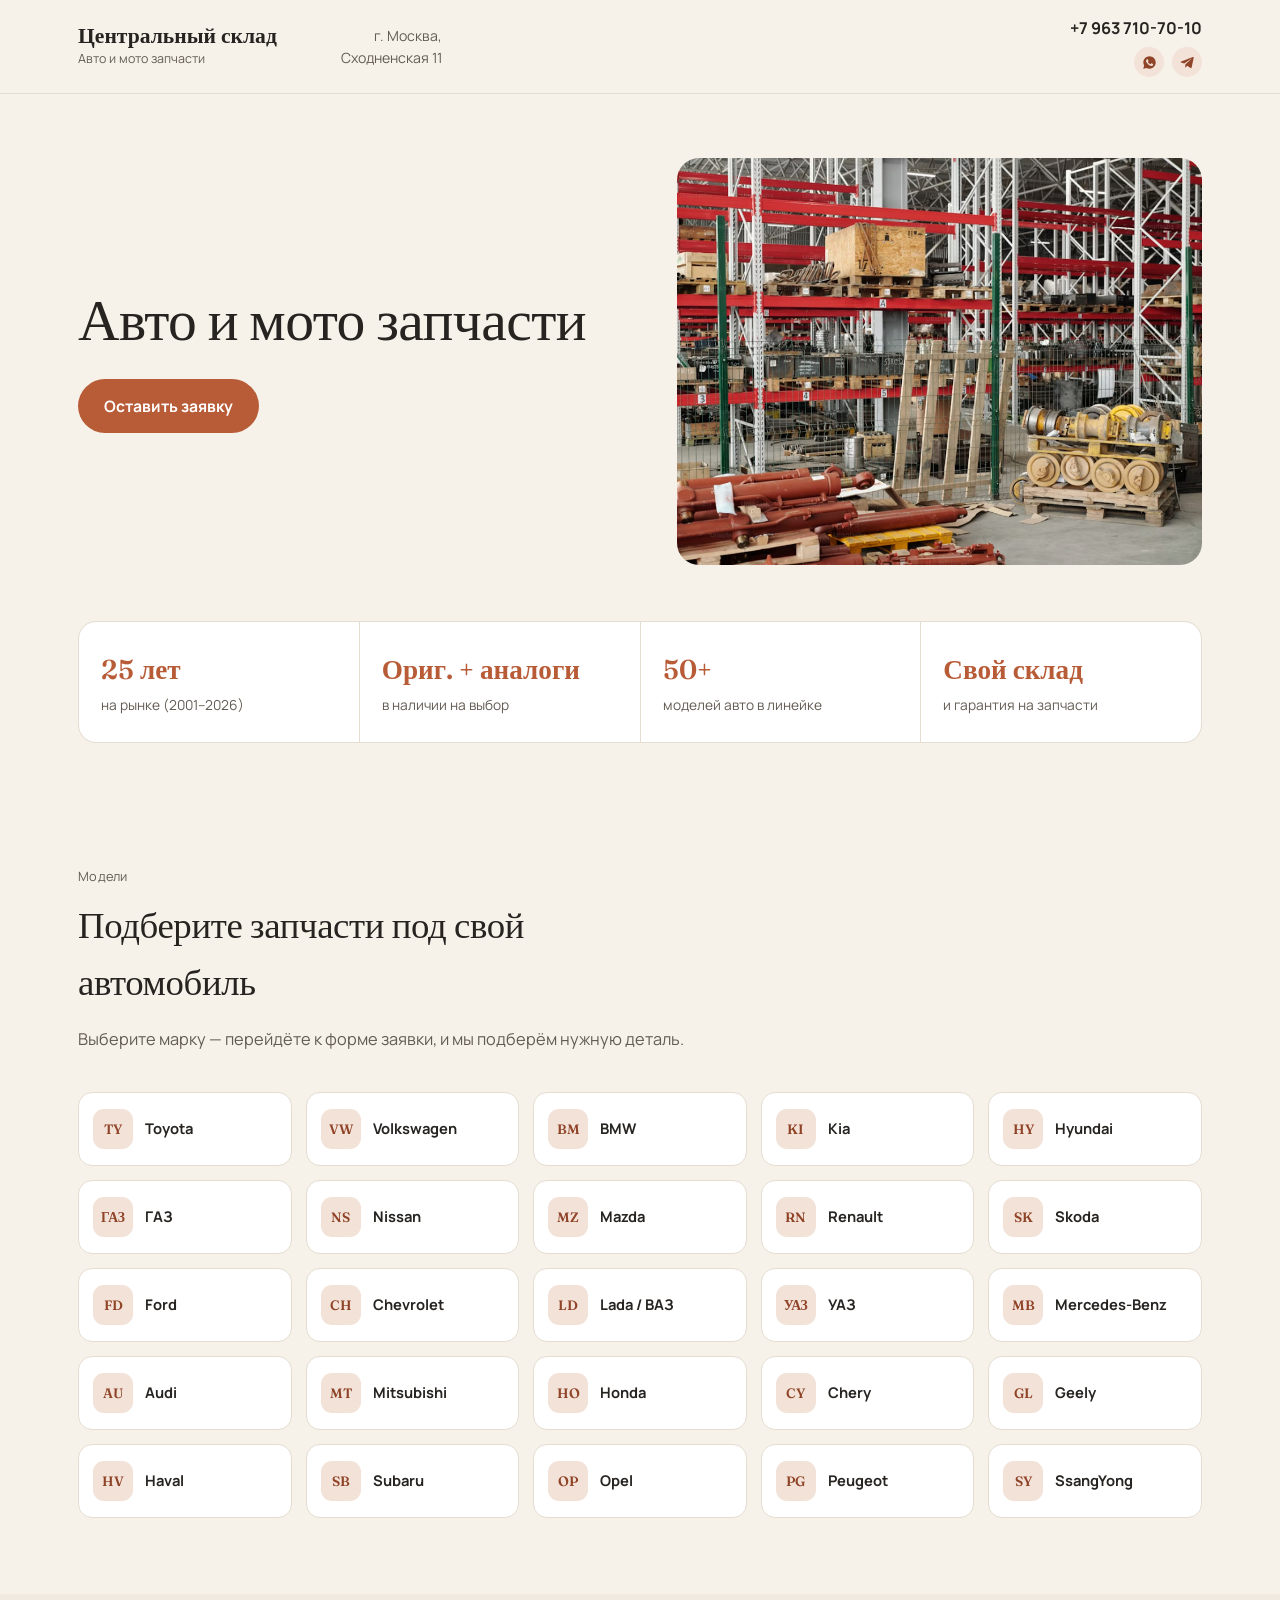
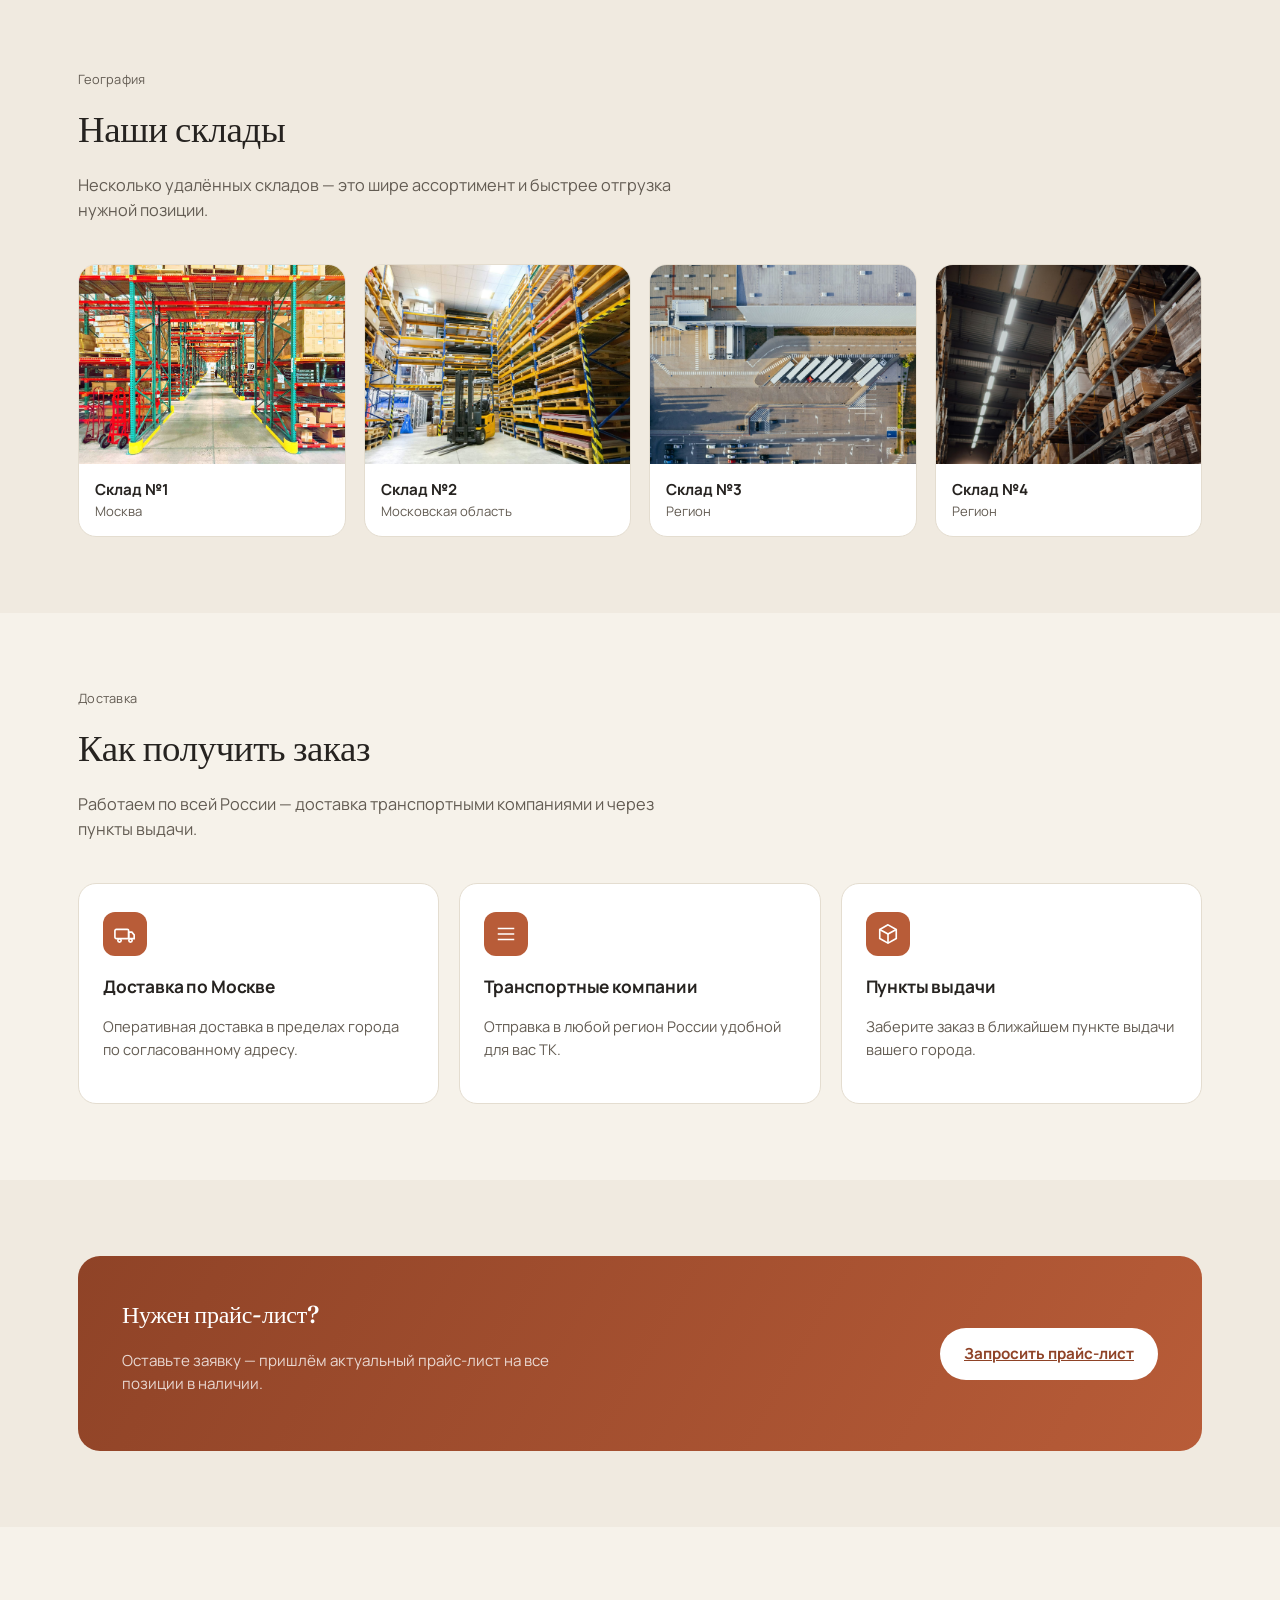
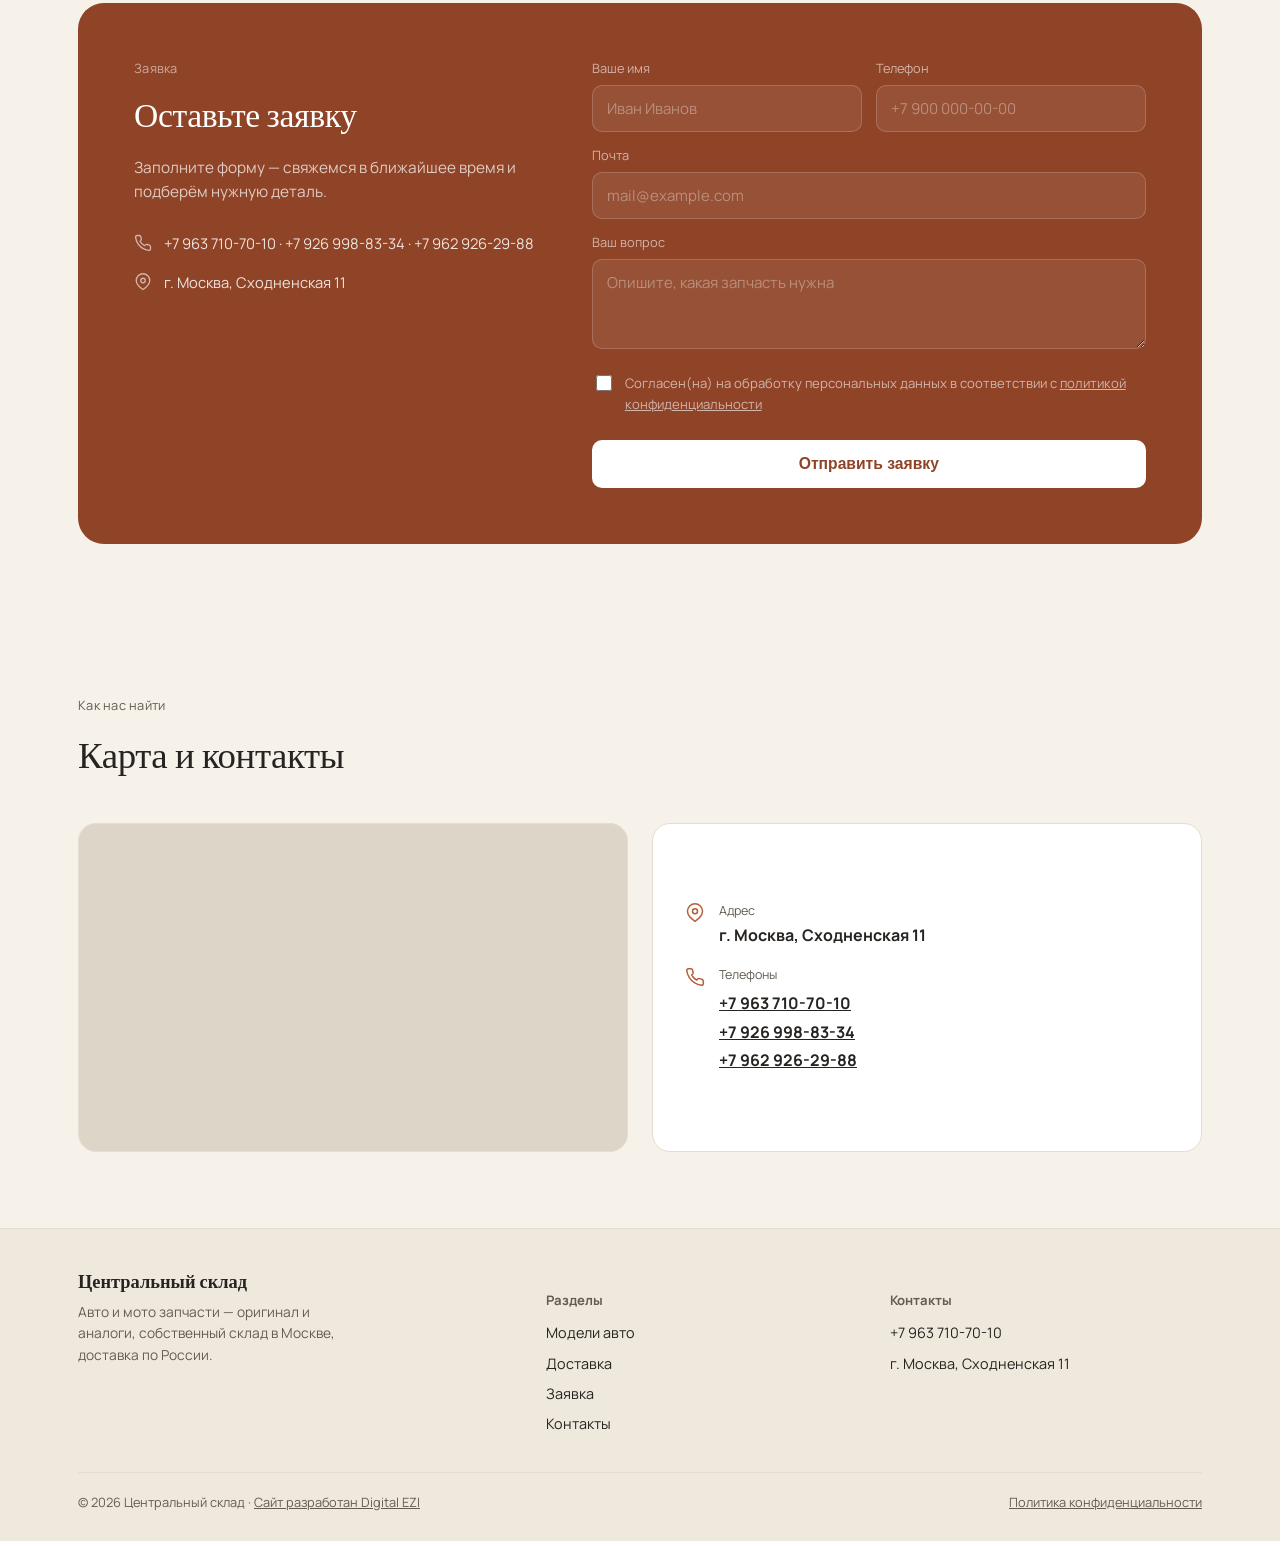
==== commit 946fdddd: "Добавить страницу политики конфиденциальности Co-Authored-By: Claude Sonnet 5 <noreply@anthropic.com" ====
--- a/index.html
+++ b/index.html
@@ -220,7 +220,7 @@
           </div>
           <label class="checkbox-row">
             <input type="checkbox" required>
-            <span>Согласен(на) на обработку персональных данных в соответствии с <a href="#" class="link-underline">политикой конфиденциальности</a></span>
+            <span>Согласен(на) на обработку персональных данных в соответствии с <a href="privacy.html" class="link-underline">политикой конфиденциальности</a></span>
           </label>
           <button class="submit-btn" type="submit">Отправить заявку</button>
         </form>
@@ -282,7 +282,7 @@
     </div>
     <div class="footer-bottom">
       <div>© 2026 Центральный склад · <a href="https://digital.ezi.ru/" target="_blank" rel="noopener" style="color:inherit; text-decoration:underline;">Сайт разработан Digital EZI</a></div>
-      <div>Политика конфиденциальности</div>
+      <div><a href="privacy.html" style="color:inherit;">Политика конфиденциальности</a></div>
     </div>
   </div>
 </footer>
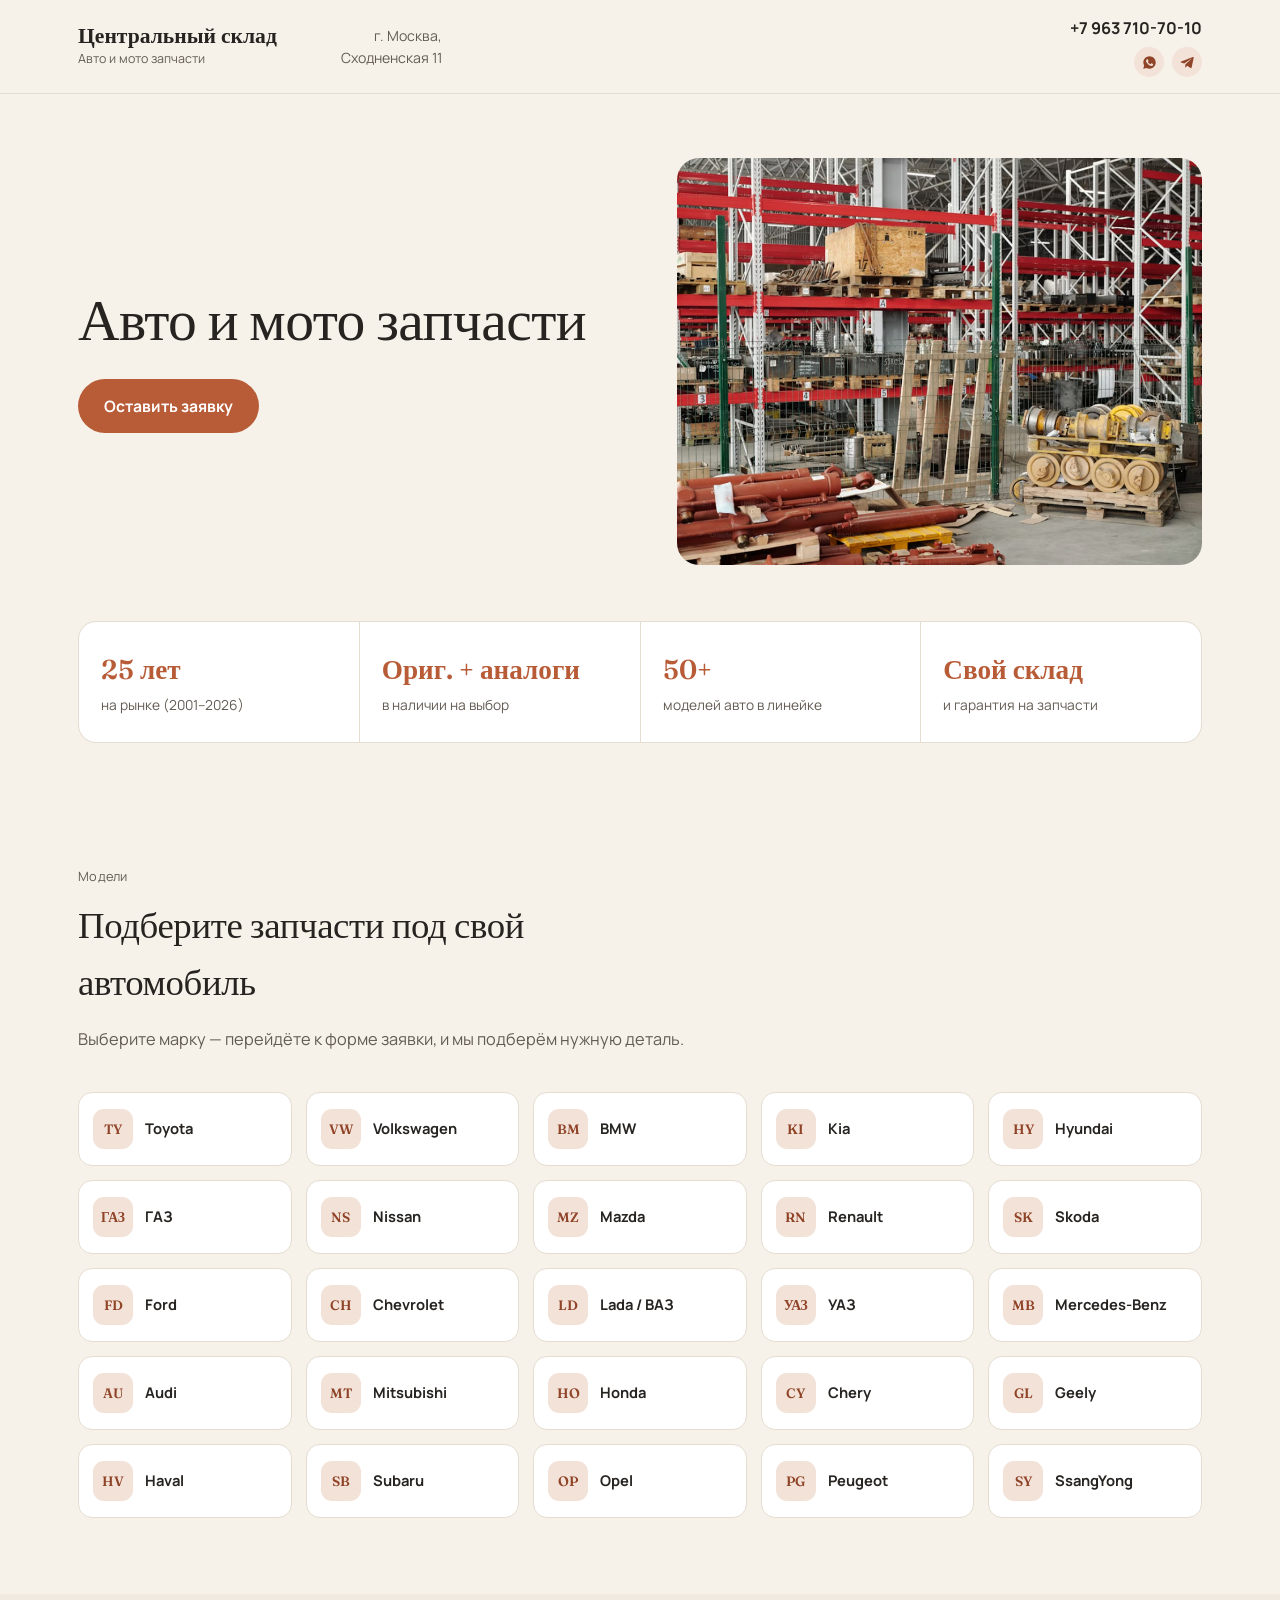
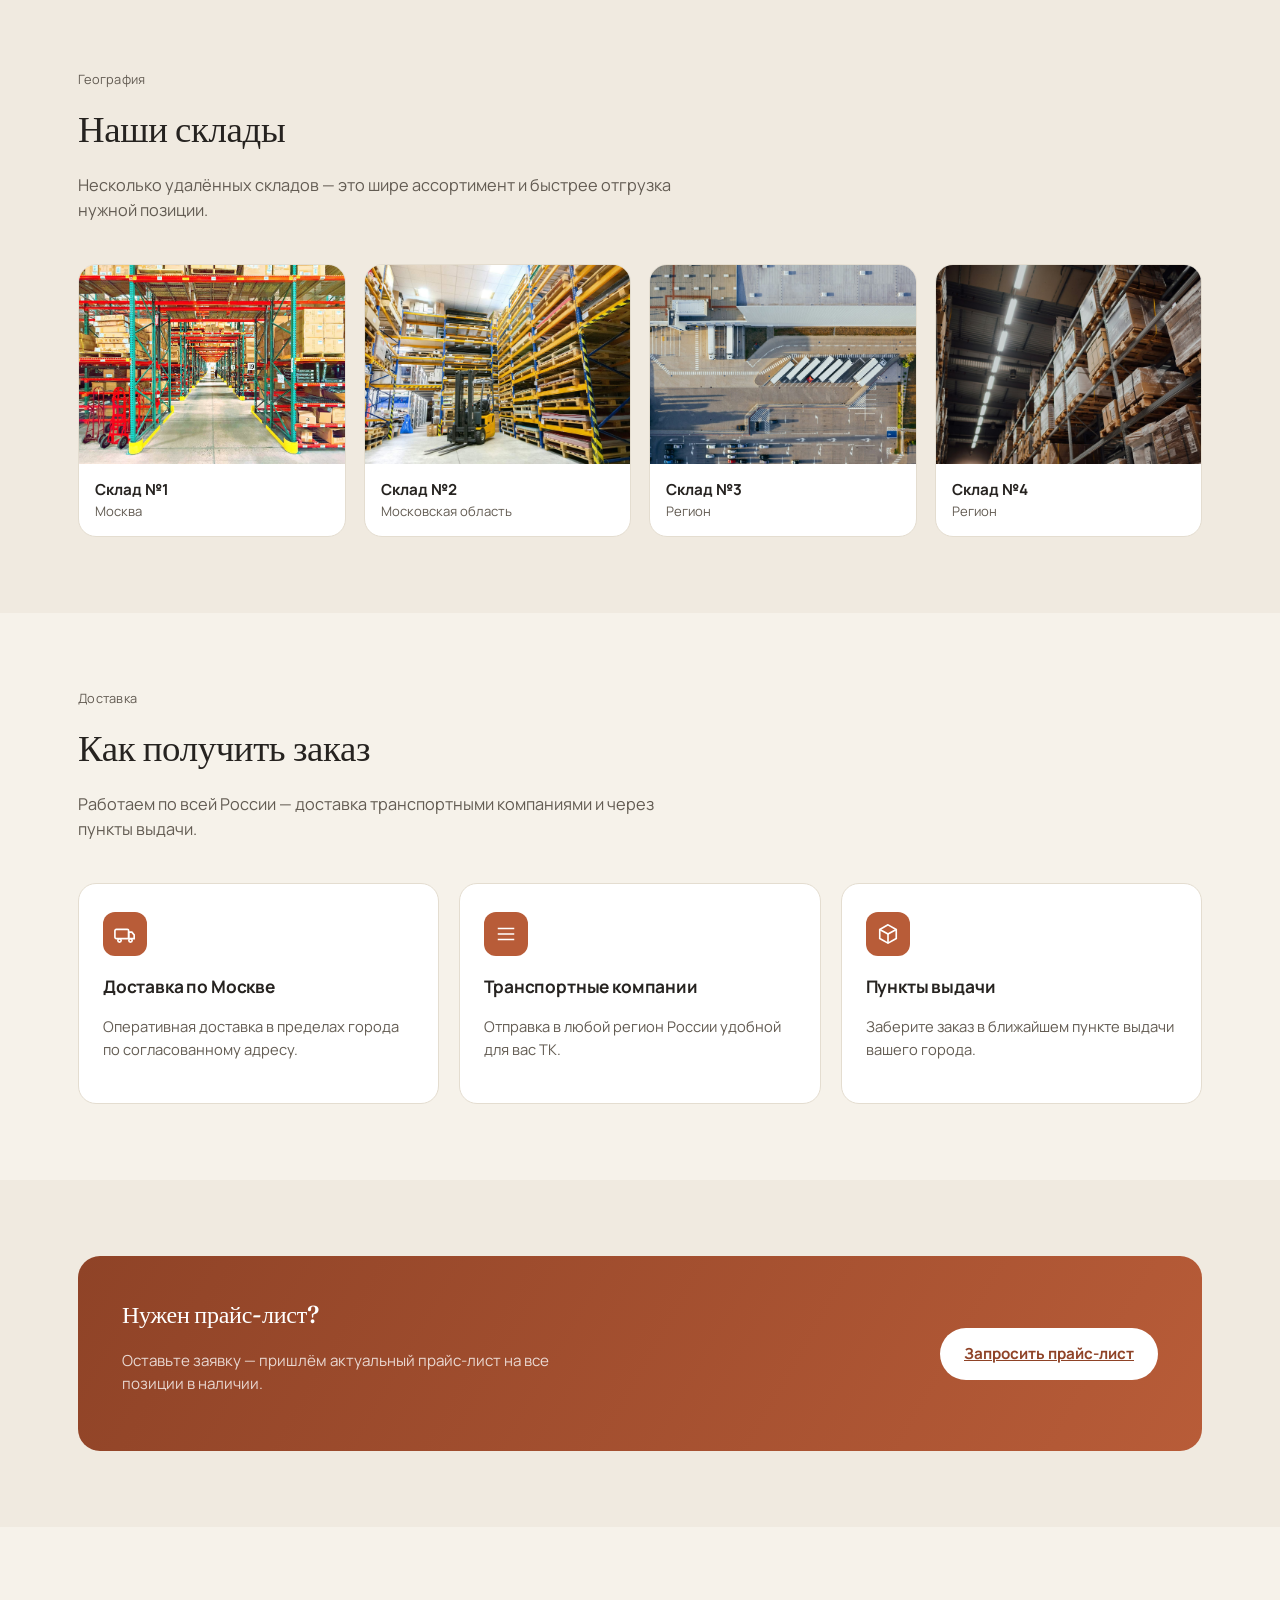
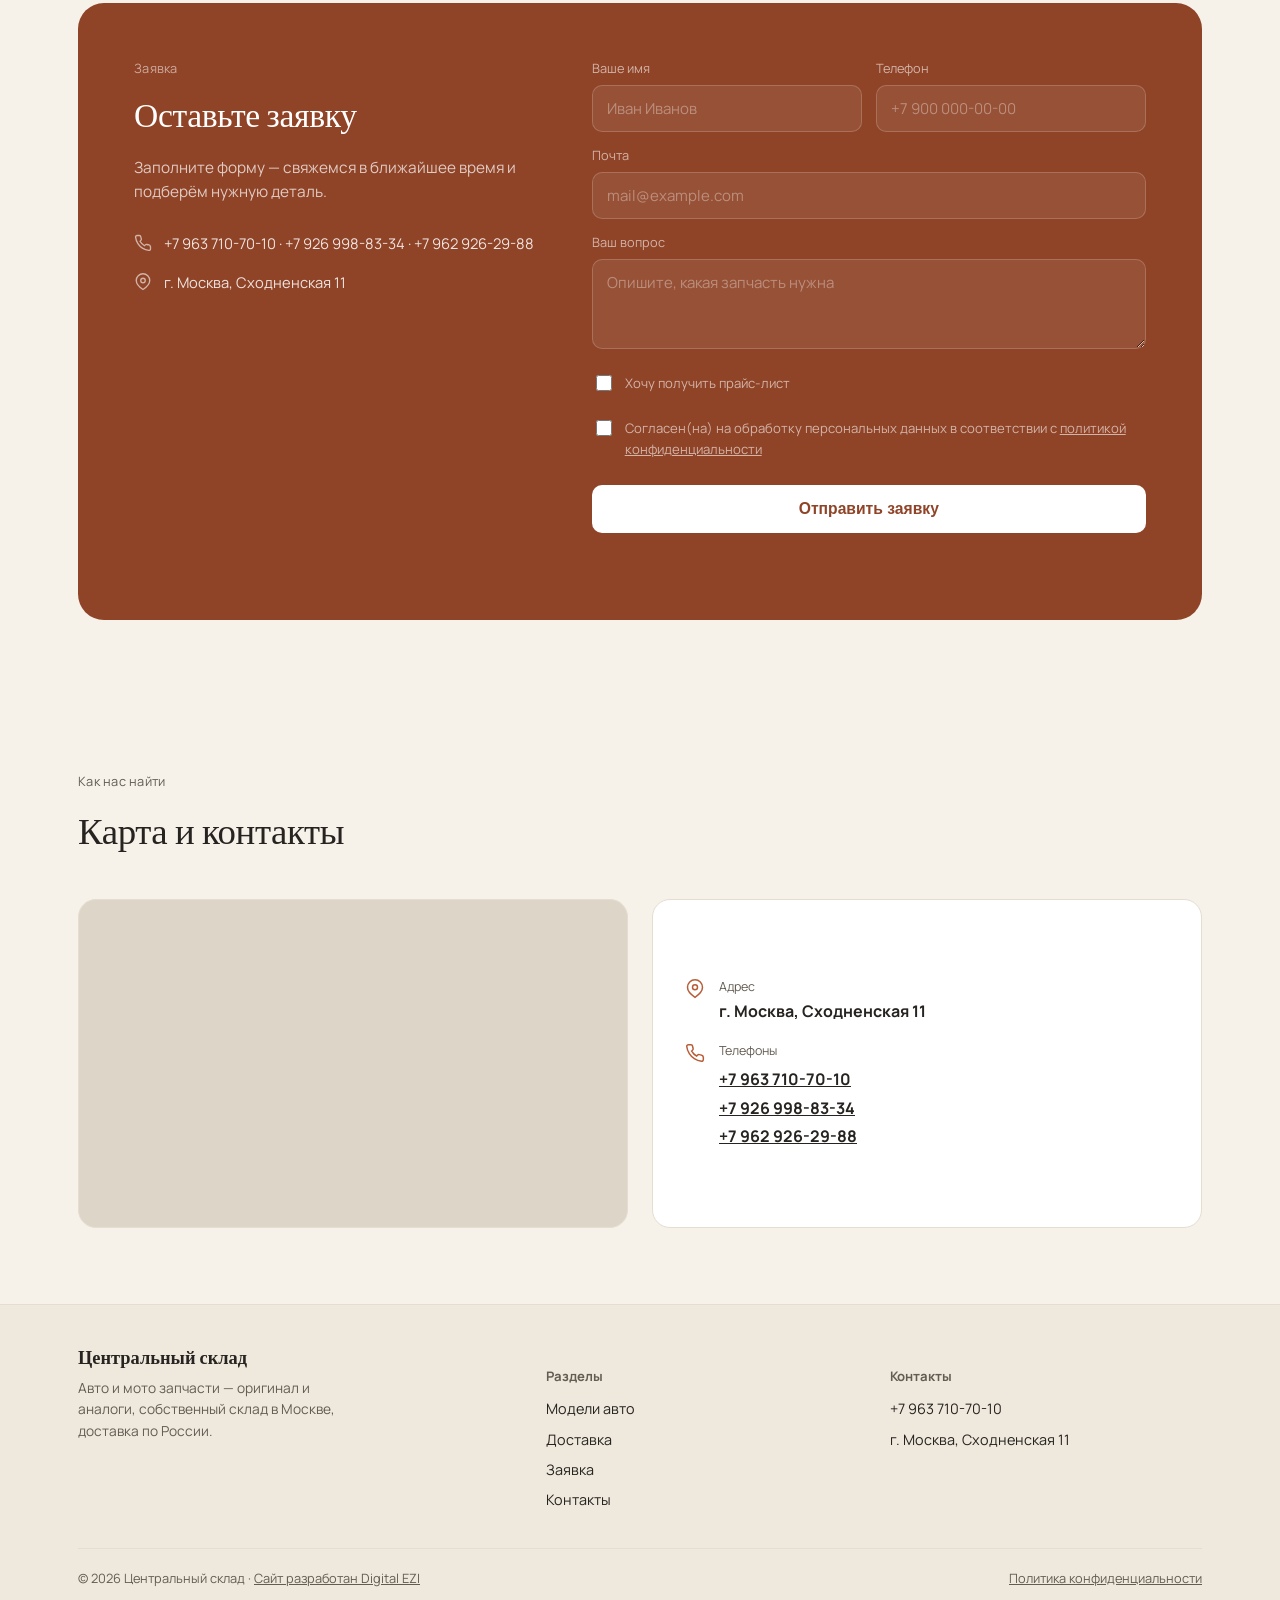
==== commit adc04dc9: "Подключить отправку формы на вебхук n8n" ====
--- a/index.html
+++ b/index.html
@@ -11,10 +11,10 @@
 
 <header>
   <div class="header-inner">
-    <div class="brand">
+    <a class="brand" href="index.html">
       <div class="brand-name">Центральный склад</div>
       <div class="brand-sub">Авто и мото запчасти</div>
-    </div>
+    </a>
     <div class="header-right">
       <div class="header-address">г. Москва,<br>Сходненская 11</div>
       <div class="header-contact">
@@ -177,7 +177,7 @@
           <h3>Нужен прайс-лист?</h3>
           <p>Оставьте заявку — пришлём актуальный прайс-лист на все позиции в наличии.</p>
         </div>
-        <a class="price-cta" href="#contact">Запросить прайс-лист</a>
+        <a class="price-cta" href="#contact" data-price-request>Запросить прайс-лист</a>
       </div>
     </div>
   </section>
@@ -199,30 +199,39 @@
             <div>г. Москва, Сходненская 11</div>
           </div>
         </div>
-        <form>
+        <form id="lead-form" novalidate>
           <div class="form-row">
             <div>
               <label for="f-name">Ваше имя</label>
-              <input id="f-name" type="text" placeholder="Иван Иванов" required>
+              <input id="f-name" name="name" type="text" autocomplete="name" placeholder="Иван Иванов" required>
             </div>
             <div>
               <label for="f-phone">Телефон</label>
-              <input id="f-phone" type="tel" placeholder="+7 900 000-00-00" required>
+              <input id="f-phone" name="phone" type="tel" autocomplete="tel" placeholder="+7 900 000-00-00" required>
             </div>
           </div>
           <div>
             <label for="f-mail">Почта</label>
-            <input id="f-mail" type="email" placeholder="mail@example.com" required>
+            <input id="f-mail" name="email" type="email" autocomplete="email" placeholder="mail@example.com" required>
           </div>
           <div>
             <label for="f-question">Ваш вопрос</label>
-            <textarea id="f-question" placeholder="Опишите, какая запчасть нужна" required></textarea>
+            <textarea id="f-question" name="question" placeholder="Опишите, какая запчасть нужна" required></textarea>
           </div>
           <label class="checkbox-row">
-            <input type="checkbox" required>
+            <input id="f-price" name="price_list" type="checkbox">
+            <span>Хочу получить прайс-лист</span>
+          </label>
+          <label class="checkbox-row">
+            <input name="consent" type="checkbox" required>
             <span>Согласен(на) на обработку персональных данных в соответствии с <a href="privacy.html" class="link-underline">политикой конфиденциальности</a></span>
           </label>
+          <div class="hp-field" aria-hidden="true">
+            <label for="f-website">Не заполняйте это поле</label>
+            <input id="f-website" name="website" type="text" tabindex="-1" autocomplete="off">
+          </div>
           <button class="submit-btn" type="submit">Отправить заявку</button>
+          <p class="form-status" role="status" aria-live="polite"></p>
         </form>
       </div>
     </div>
--- a/assets/css/styles.css
+++ b/assets/css/styles.css
@@ -72,6 +72,7 @@
   display: flex;
   flex-direction: column;
   gap: 2px;
+  text-decoration: none;
 }
 .brand-name {
   font-family: 'Fraunces', serif;
@@ -396,6 +397,14 @@
   cursor: pointer;
 }
 
+.submit-btn:disabled { opacity: 0.6; cursor: wait; }
+
+.form-status { min-height: 1.2em; margin: 0; font-size: 0.88rem; color: rgba(255,255,255,0.85); }
+.form-status.is-error { color: #ffd2cc; }
+
+/* honeypot: скрыто от людей, боты заполняют */
+.hp-field { position: absolute; left: -9999px; width: 1px; height: 1px; overflow: hidden; }
+
 @media (max-width: 860px) {
   .contact-shell { grid-template-columns: 1fr; padding: 32px 24px; }
   .form-row { grid-template-columns: 1fr; }
